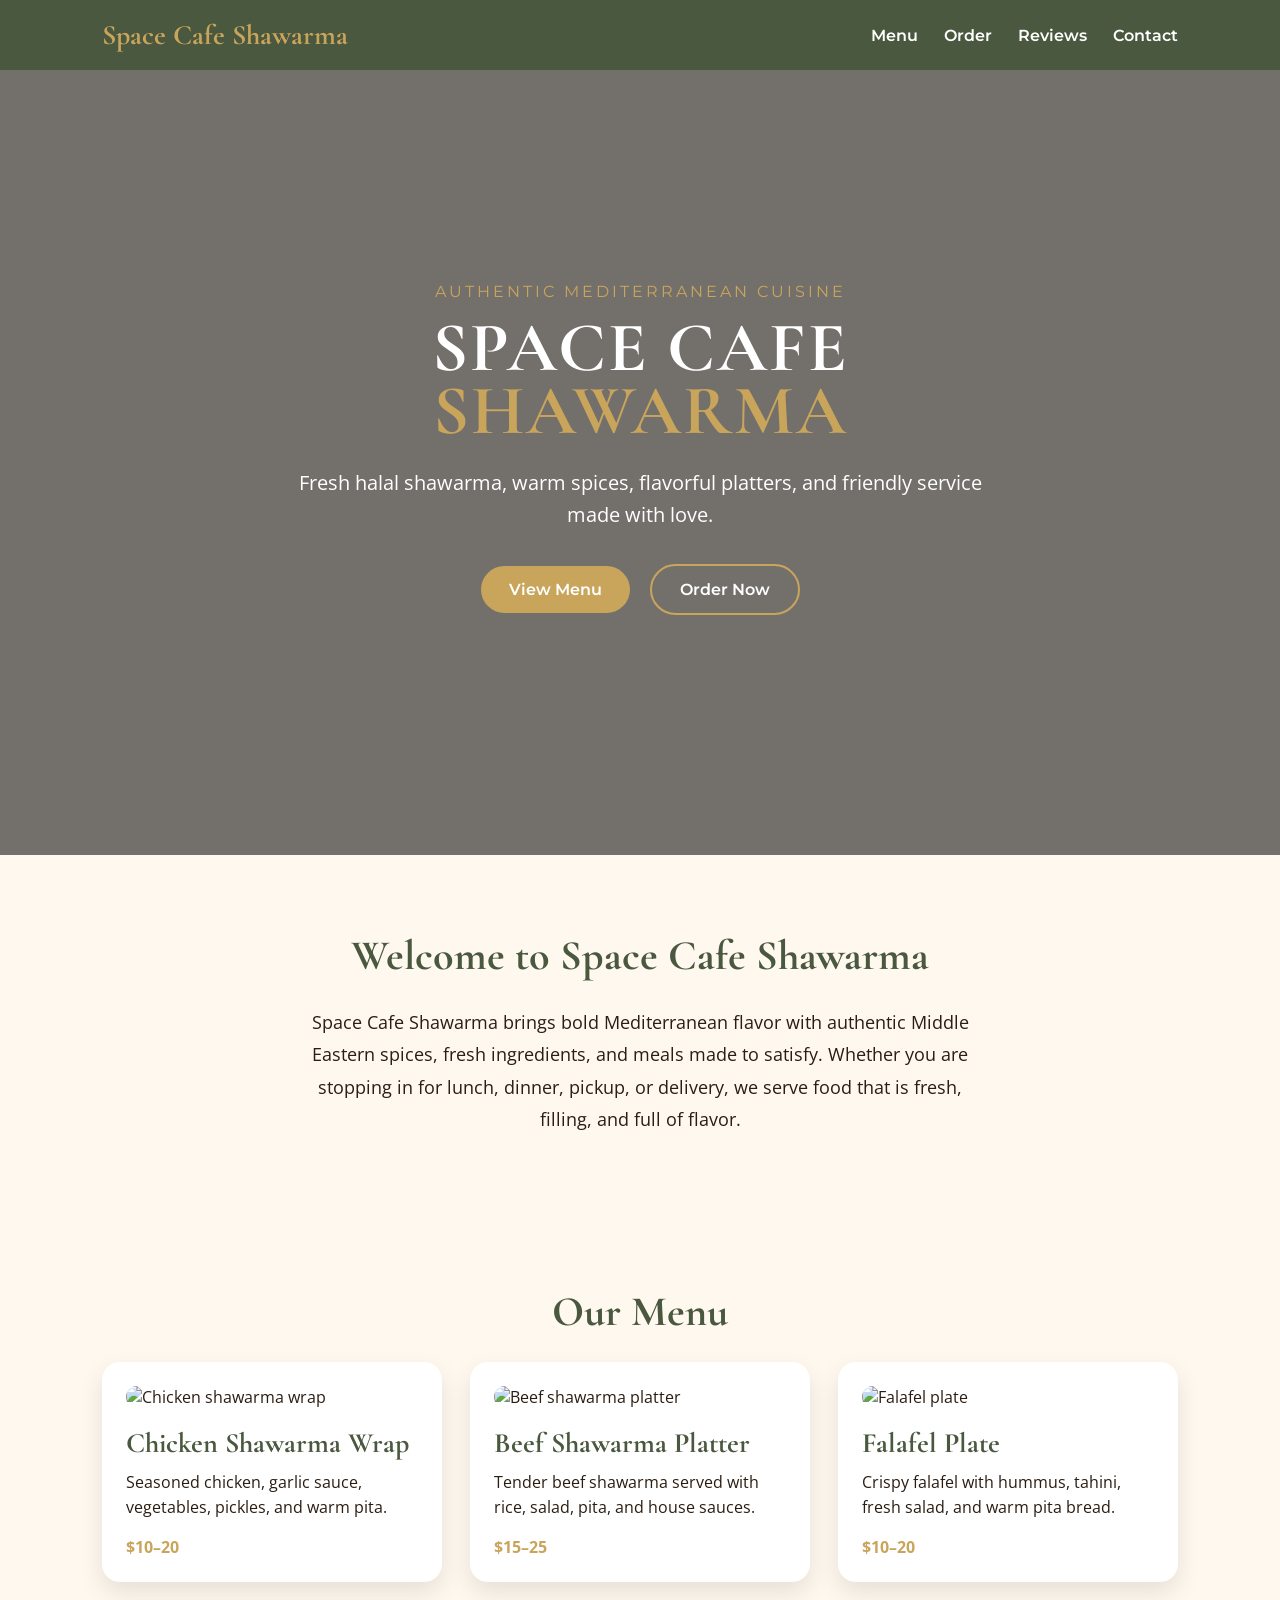
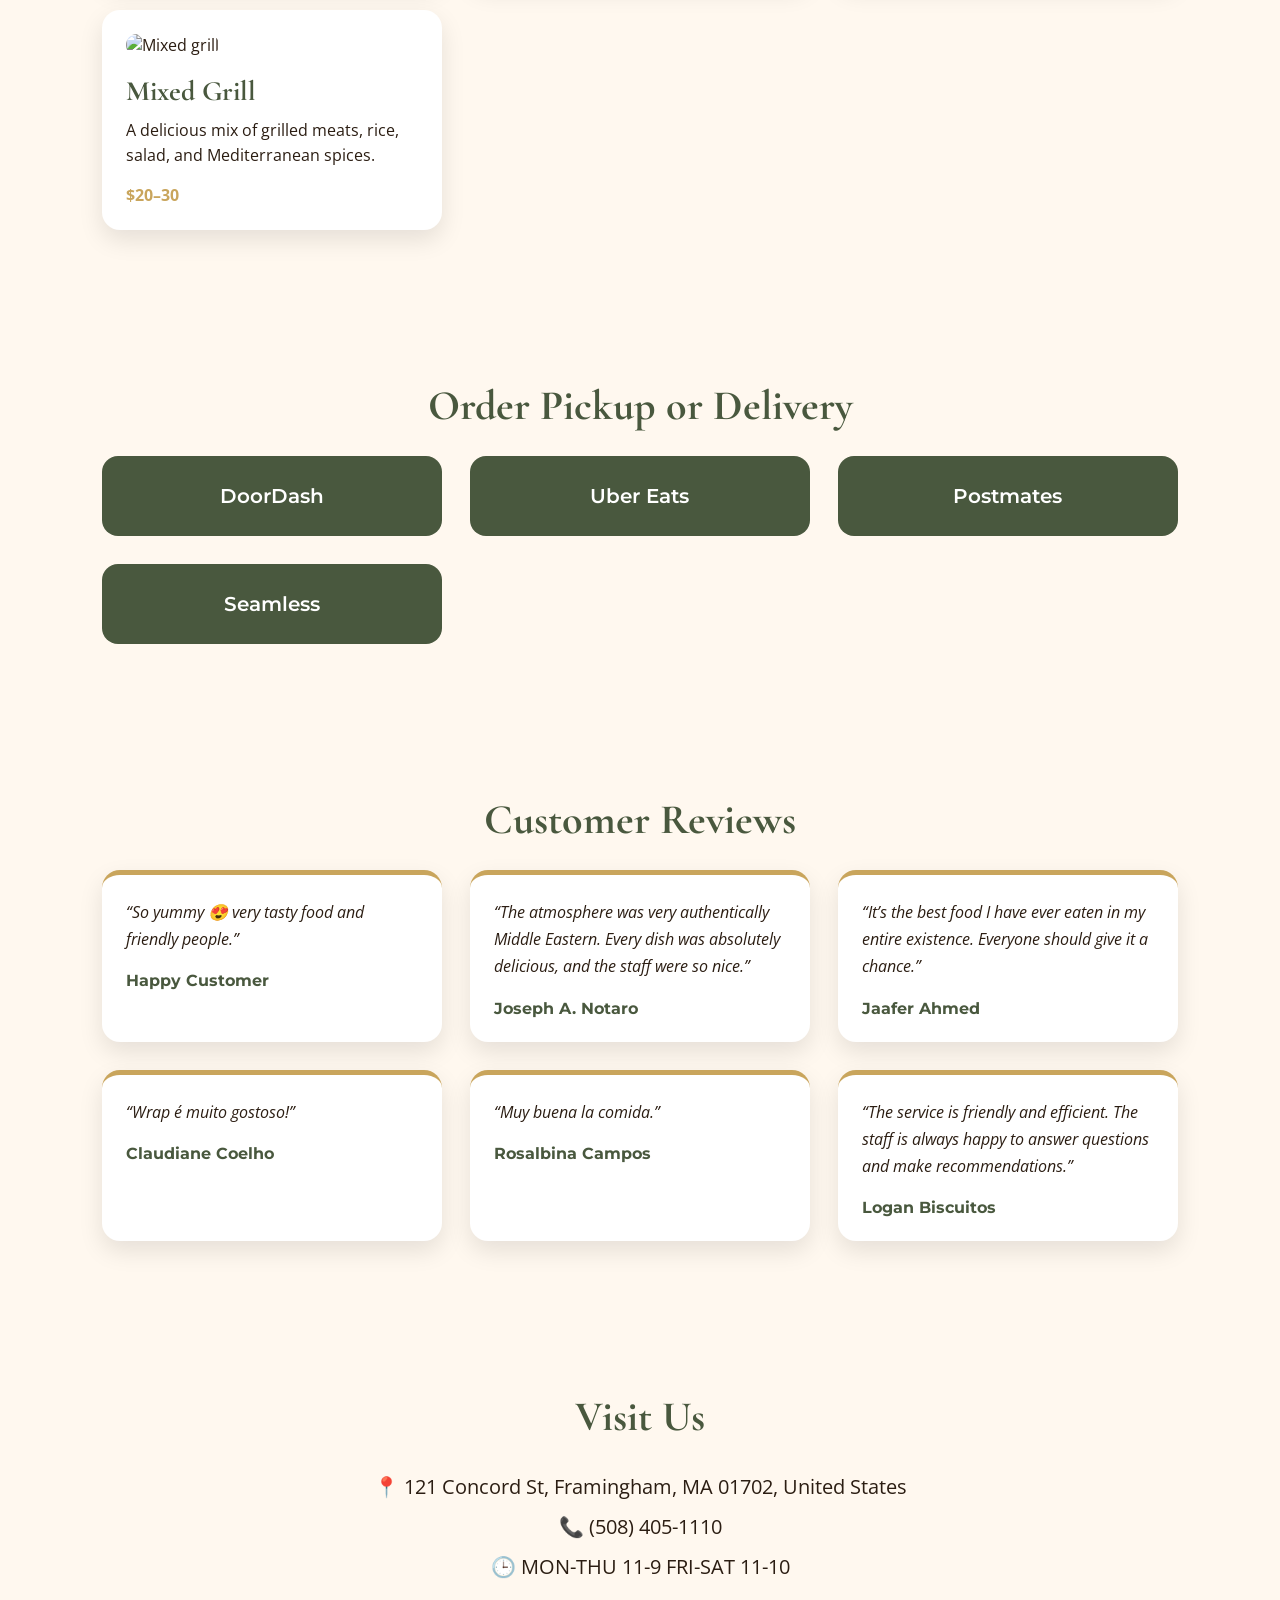
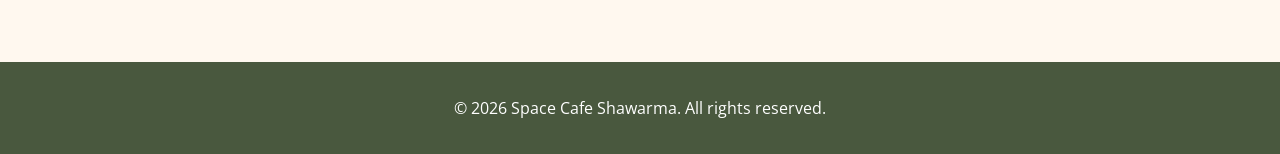
==== index.html @ 2dffed66 "Update index.html" ====
<!DOCTYPE html>
<html lang="en">
<head>
  <meta charset="UTF-8" />
  <meta name="viewport" content="width=device-width, initial-scale=1.0" />
  <title>Space Cafe Shawarma</title>

  <link rel="preconnect" href="https://fonts.googleapis.com">
  <link rel="preconnect" href="https://fonts.gstatic.com" crossorigin>
  <link href="https://fonts.googleapis.com/css2?family=Cormorant+Garamond:wght@500;600;700&family=Montserrat:wght@400;500;600&family=Open+Sans:wght@400;500&display=swap" rel="stylesheet">

  <link rel="stylesheet" href="style.css" />
</head>

<body>

  <nav>
    <h2>Space Cafe Shawarma</h2>
    <div>
      <a href="#menu">Menu</a>
      <a href="#order">Order</a>
      <a href="#reviews">Reviews</a>
      <a href="#contact">Contact</a>
    </div>
  </nav>

  <header class="hero">
    <div class="hero-content">
      <p class="small-title">Authentic Mediterranean Cuisine</p>
      <h1>SPACE CAFE <span>SHAWARMA</span></h1>
      <p class="hero-text">
        Fresh halal shawarma, warm spices, flavorful platters, and friendly service made with love.
      </p>
      <a href="#menu" class="btn">View Menu</a>
      <a href="#order" class="btn second">Order Now</a>
    </div>
  </header>

  <section class="about">
    <h2>Welcome to Space Cafe Shawarma</h2>
    <p>
      Space Cafe Shawarma brings bold Mediterranean flavor with authentic Middle Eastern spices,
      fresh ingredients, and meals made to satisfy. Whether you are stopping in for lunch,
      dinner, pickup, or delivery, we serve food that is fresh, filling, and full of flavor.
    </p>
  </section>

  <section id="menu">
    <h2 class="section-title">Our Menu</h2>

    <div class="menu-grid">
      <div class="card">
        <img src="https://images.unsplash.com/photo-1529006557810-274b9b2fc783?auto=format&fit=crop&w=800&q=80" alt="Chicken shawarma wrap">
        <h3>Chicken Shawarma Wrap</h3>
        <p>Seasoned chicken, garlic sauce, vegetables, pickles, and warm pita.</p>
        <span>$10–20</span>
      </div>

      <div class="card">
        <img src="https://images.unsplash.com/photo-1626776876729-bab4369a5a5a?auto=format&fit=crop&w=800&q=80" alt="Beef shawarma platter">
        <h3>Beef Shawarma Platter</h3>
        <p>Tender beef shawarma served with rice, salad, pita, and house sauces.</p>
        <span>$15–25</span>
      </div>

      <div class="card">
        <img src="https://images.unsplash.com/photo-1593001872095-7d5b3868fb1d?auto=format&fit=crop&w=800&q=80" alt="Falafel plate">
        <h3>Falafel Plate</h3>
        <p>Crispy falafel with hummus, tahini, fresh salad, and warm pita bread.</p>
        <span>$10–20</span>
      </div>

      <div class="card">
        <img src="https://images.unsplash.com/photo-1542528180-a1208c5169a5?auto=format&fit=crop&w=800&q=80" alt="Mixed grill">
        <h3>Mixed Grill</h3>
        <p>A delicious mix of grilled meats, rice, salad, and Mediterranean spices.</p>
        <span>$20–30</span>
      </div>
    </div>
  </section>

  <section id="order">
    <h2 class="section-title">Order Pickup or Delivery</h2>

    <div class="order-grid">
      <a href="#" class="order-card">DoorDash</a>
      <a href="#" class="order-card">Uber Eats</a>
      <a href="#" class="order-card">Postmates</a>
      <a href="#" class="order-card">Seamless</a>
    </div>
  </section>

  <section id="reviews">
    <h2 class="section-title">Customer Reviews</h2>

    <div class="review-grid">
      <div class="review-card">
        <p>“So yummy 😍 very tasty food and friendly people.”</p>
        <h4>Happy Customer</h4>
      </div>

      <div class="review-card">
        <p>“The atmosphere was very authentically Middle Eastern. Every dish was absolutely delicious, and the staff were so nice.”</p>
        <h4>Joseph A. Notaro</h4>
      </div>

      <div class="review-card">
        <p>“It’s the best food I have ever eaten in my entire existence. Everyone should give it a chance.”</p>
        <h4>Jaafer Ahmed</h4>
      </div>

      <div class="review-card">
        <p>“Wrap é muito gostoso!”</p>
        <h4>Claudiane Coelho</h4>
      </div>

      <div class="review-card">
        <p>“Muy buena la comida.”</p>
        <h4>Rosalbina Campos</h4>
      </div>

      <div class="review-card">
        <p>“The service is friendly and efficient. The staff is always happy to answer questions and make recommendations.”</p>
        <h4>Logan Biscuitos</h4>
      </div>
    </div>
  </section>

  <section id="contact">
    <h2 class="section-title">Visit Us</h2>
    <p class="contact-text">
      📍 121 Concord St, Framingham, MA 01702, United States <br>
      📞 (508) 405-1110 <br>
      🕒 MON-THU 11-9 FRI-SAT 11-10
    </p>
  </section>

  <footer>
    <p>© 2026 Space Cafe Shawarma. All rights reserved.</p>
  </footer>

</body>
</html>
---- style.css ----
:root {
  --olive: #49583e;
  --gold: #c9a55c;
  --cream: #fff8ef;
  --dark: #2b1d12;
  --white: #ffffff;
}

* {
  margin: 0;
  padding: 0;
  box-sizing: border-box;
}

body {
  background: var(--cream);
  color: var(--dark);
  font-family: 'Open Sans', sans-serif;
}

nav {
  position: fixed;
  top: 0;
  width: 100%;
  background: var(--olive);
  padding: 18px 8%;
  display: flex;
  justify-content: space-between;
  align-items: center;
  z-index: 100;
}

nav h2 {
  color: var(--gold);
  font-family: 'Cormorant Garamond', serif;
  font-size: 28px;
}

nav a {
  color: white;
  text-decoration: none;
  margin-left: 22px;
  font-family: 'Montserrat', sans-serif;
  font-weight: 600;
}

.hero {
  min-height: 95vh;
  background: linear-gradient(rgba(0,0,0,.55), rgba(0,0,0,.55)),
  url("https://images.unsplash.com/photo-1633321702518-7feccafb94d5?auto=format&fit=crop&w=1600&q=80");
  background-size: cover;
  background-position: center;
  display: flex;
  align-items: center;
  justify-content: center;
  text-align: center;
  padding: 90px 20px 40px;
  color: white;
}

.small-title {
  color: var(--gold);
  font-family: 'Montserrat', sans-serif;
  text-transform: uppercase;
  letter-spacing: 3px;
  margin-bottom: 15px;
}

.hero h1 {
  font-family: 'Cormorant Garamond', serif;
  font-size: 70px;
  line-height: .9;
  letter-spacing: 2px;
}

.hero h1 span {
  display: block;
  color: var(--gold);
}

.hero-text {
  font-size: 20px;
  max-width: 700px;
  margin: 25px auto;
  line-height: 1.6;
}

.btn {
  display: inline-block;
  background: var(--gold);
  color: white;
  padding: 14px 28px;
  border-radius: 40px;
  text-decoration: none;
  font-family: 'Montserrat', sans-serif;
  font-weight: 600;
  margin: 8px;
}

.btn.second {
  background: transparent;
  border: 2px solid var(--gold);
}

section {
  padding: 75px 8%;
}

.about {
  text-align: center;
  max-width: 900px;
  margin: auto;
}

.about h2,
.section-title {
  font-family: 'Cormorant Garamond', serif;
  color: var(--olive);
  font-size: 42px;
  text-align: center;
  margin-bottom: 25px;
}

.about p {
  font-size: 18px;
  line-height: 1.8;
}

.menu-grid,
.review-grid,
.order-grid {
  display: grid;
  grid-template-columns: repeat(auto-fit, minmax(250px, 1fr));
  gap: 28px;
}

.card,
.review-card {
  background: white;
  border-radius: 18px;
  padding: 24px;
  box-shadow: 0 10px 25px rgba(0,0,0,.1);
  transition: .3s;
}

.card:hover,
.review-card:hover {
  transform: translateY(-8px);
}

.card img {
  width: 100%;
  height: 190px;
  object-fit: cover;
  border-radius: 14px;
  margin-bottom: 18px;
}

.card h3 {
  font-family: 'Cormorant Garamond', serif;
  font-size: 28px;
  color: var(--olive);
  margin-bottom: 10px;
}

.card p {
  line-height: 1.6;
}

.card span {
  display: block;
  color: var(--gold);
  font-weight: bold;
  margin-top: 15px;
}

.order-card {
  background: var(--olive);
  color: white;
  text-decoration: none;
  text-align: center;
  padding: 28px;
  border-radius: 16px;
  font-family: 'Montserrat', sans-serif;
  font-size: 20px;
  font-weight: 600;
  transition: .3s;
}

.order-card:hover {
  background: var(--gold);
  transform: translateY(-6px);
}

.review-card {
  border-top: 5px solid var(--gold);
}

.review-card p {
  font-style: italic;
  line-height: 1.7;
}

.review-card h4 {
  margin-top: 18px;
  color: var(--olive);
  font-family: 'Montserrat', sans-serif;
}

.contact-text {
  text-align: center;
  font-size: 20px;
  line-height: 2;
}

footer {
  background: var(--olive);
  color: white;
  text-align: center;
  padding: 35px;
}

@media (max-width: 750px) {
  nav {
    flex-direction: column;
    gap: 10px;
  }

  nav a {
    margin: 8px;
  }

  .hero h1 {
    font-size: 48px;
  }

  .hero-text {
    font-size: 17px;
  }
}
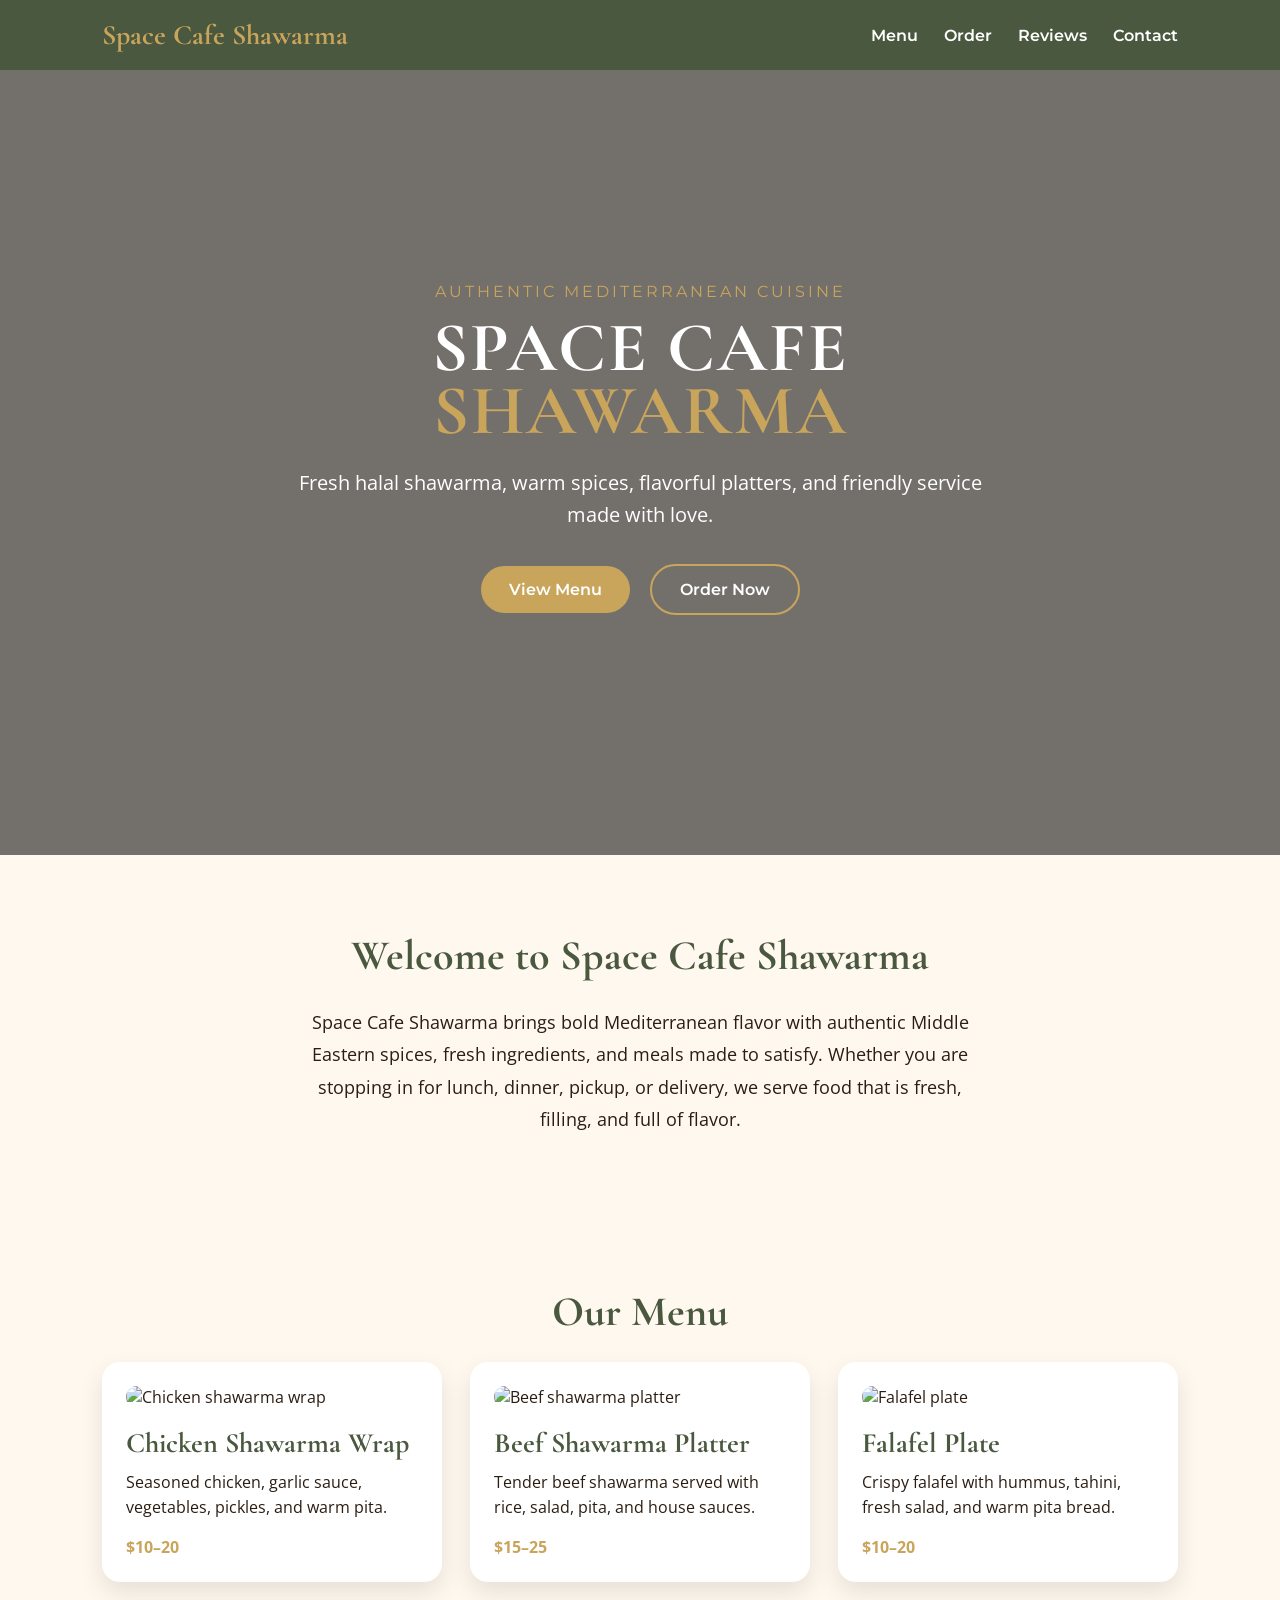
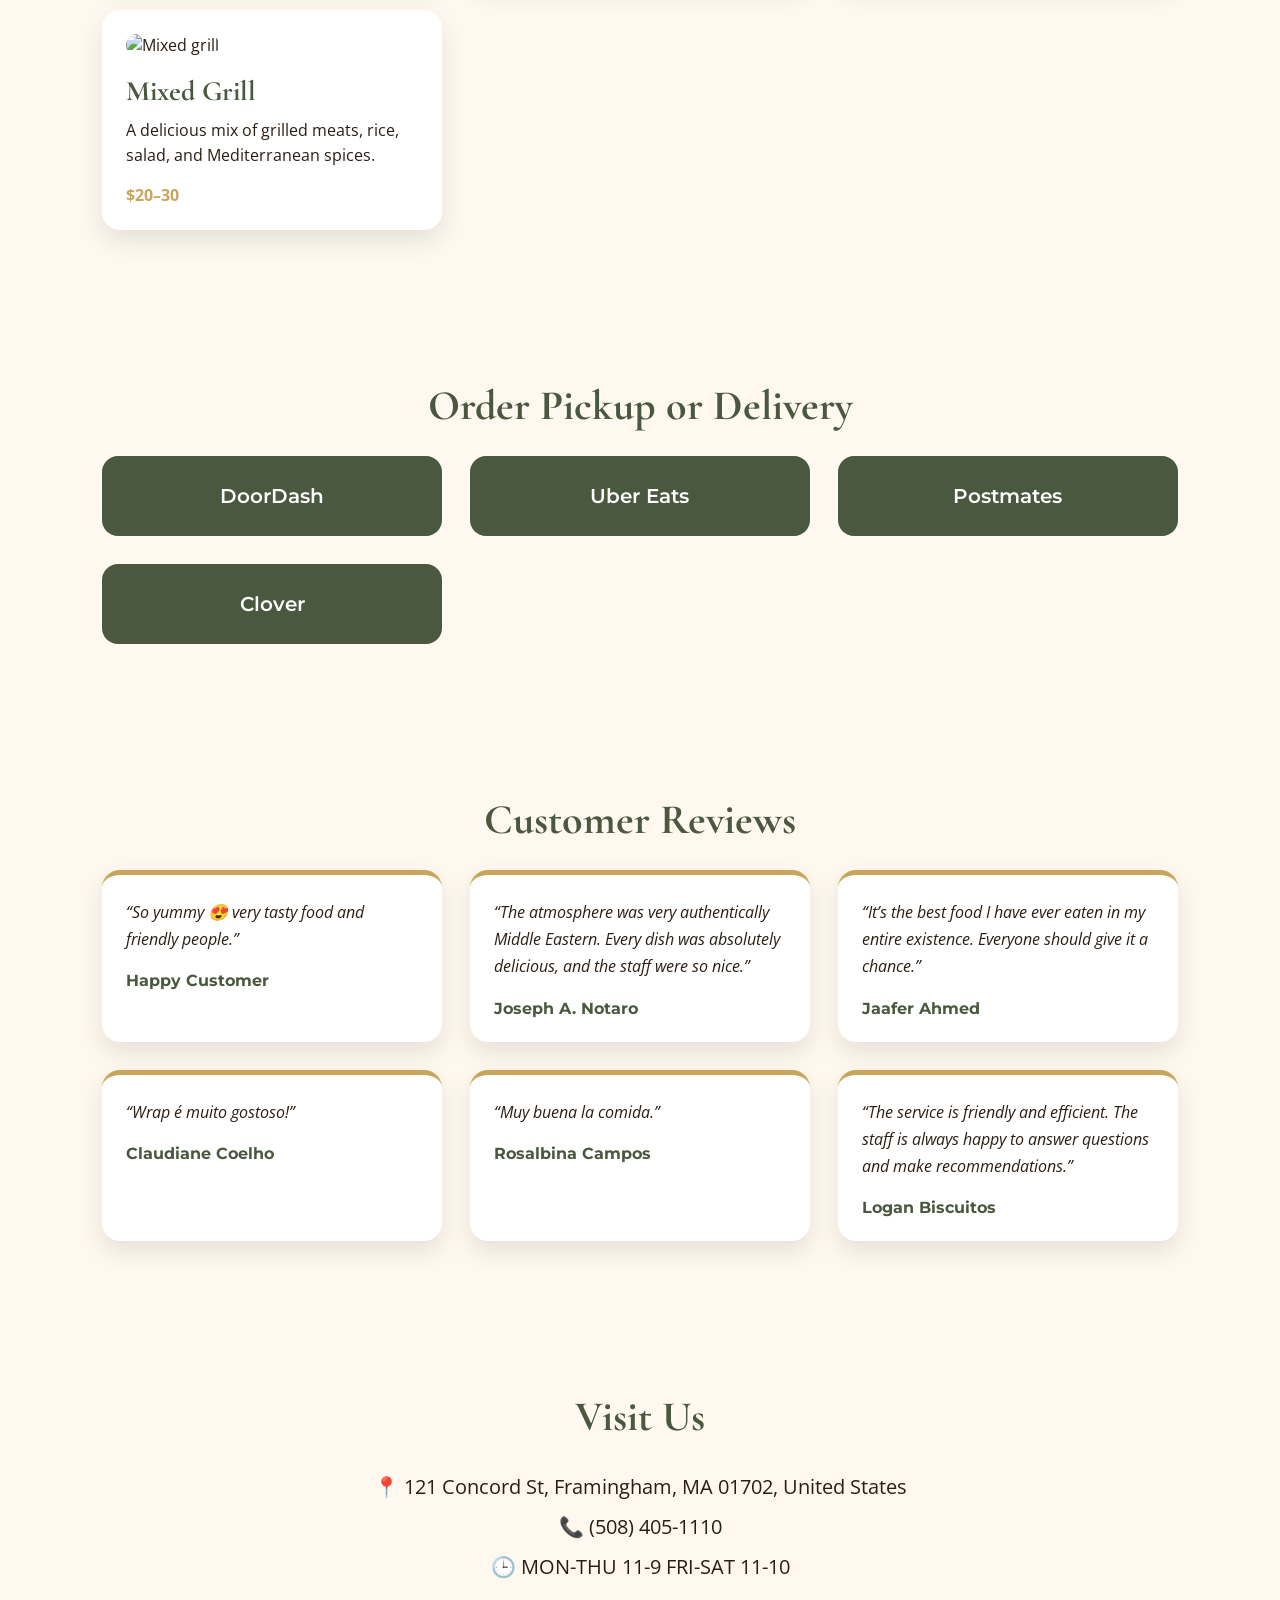
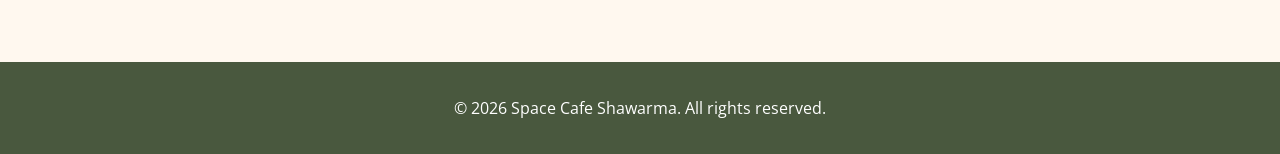
==== commit ee12e1fa: "Update index.html" ====
--- a/index.html
+++ b/index.html
@@ -83,10 +83,10 @@
     <h2 class="section-title">Order Pickup or Delivery</h2>
 
     <div class="order-grid">
-      <a href="#" class="order-card">DoorDash</a>
-      <a href="#" class="order-card">Uber Eats</a>
-      <a href="#" class="order-card">Postmates</a>
-      <a href="#" class="order-card">Seamless</a>
+      <a href="https://www.doordash.com/store/space-cafe-framingham-26170333/92385557/?srsltid=AfmBOoo9KvFWFMEFivTtWBHLoND74xsEONamEvrdO8UcK1TepZu-fNOz" class="order-card">DoorDash</a>
+      <a href="https://www.ubereats.com/store/space-cafes/aUjqBz27S7KaVZUH_0YF2g?utm_campaign=CM2508147-search-free-nonbrand-google-pas_e_all_acq_Global&utm_medium=search-free-nonbrand&utm_source=google-pas" class="order-card">Uber Eats</a>
+      <a href="https://postmates.com/store/space-cafes/aUjqBz27S7KaVZUH_0YF2g?utm_campaign=CM2508147-search-free-nonbrand-google-pas_e_all_acq_Global&utm_medium=search-free-nonbrand&utm_source=google-pas" class="order-card">Postmates</a>
+      <a href="https://space-cafe-framingham.cloveronline.com/menu/all" class="order-card">Clover</a>
     </div>
   </section>
 
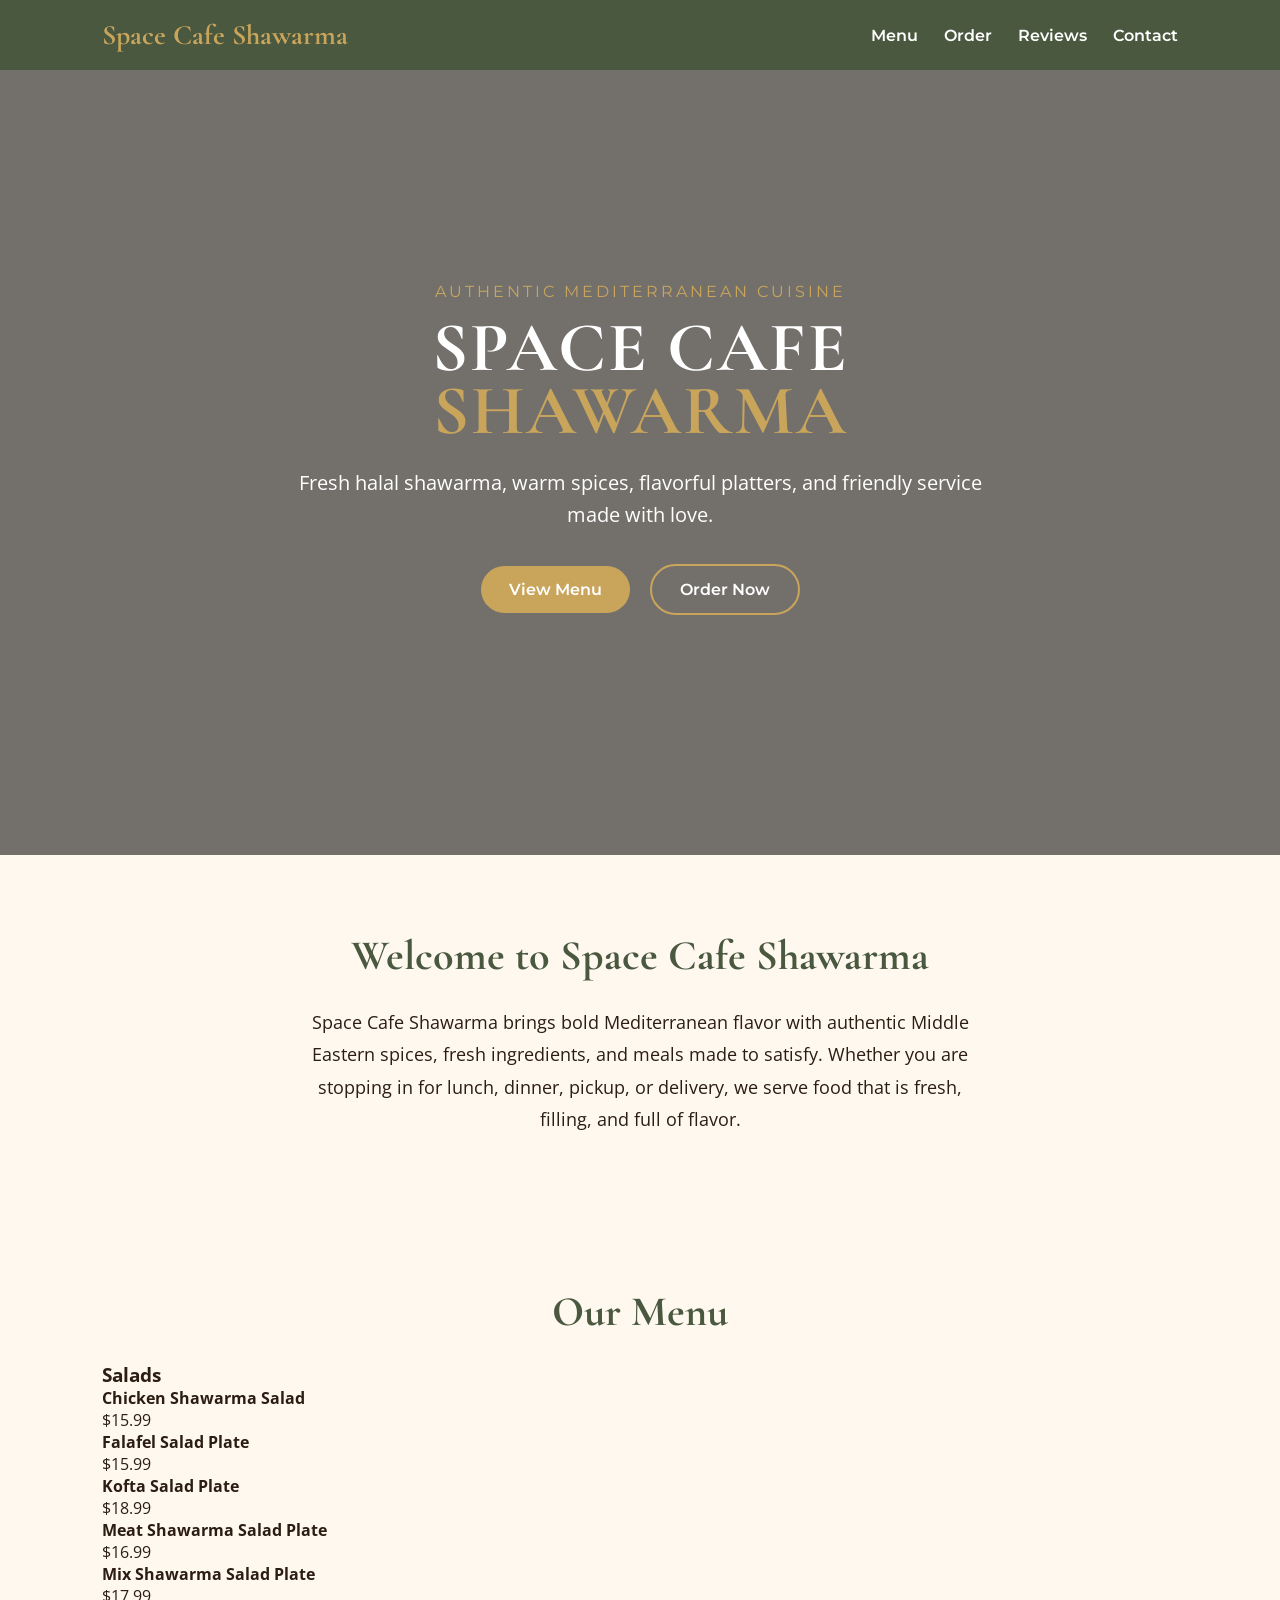
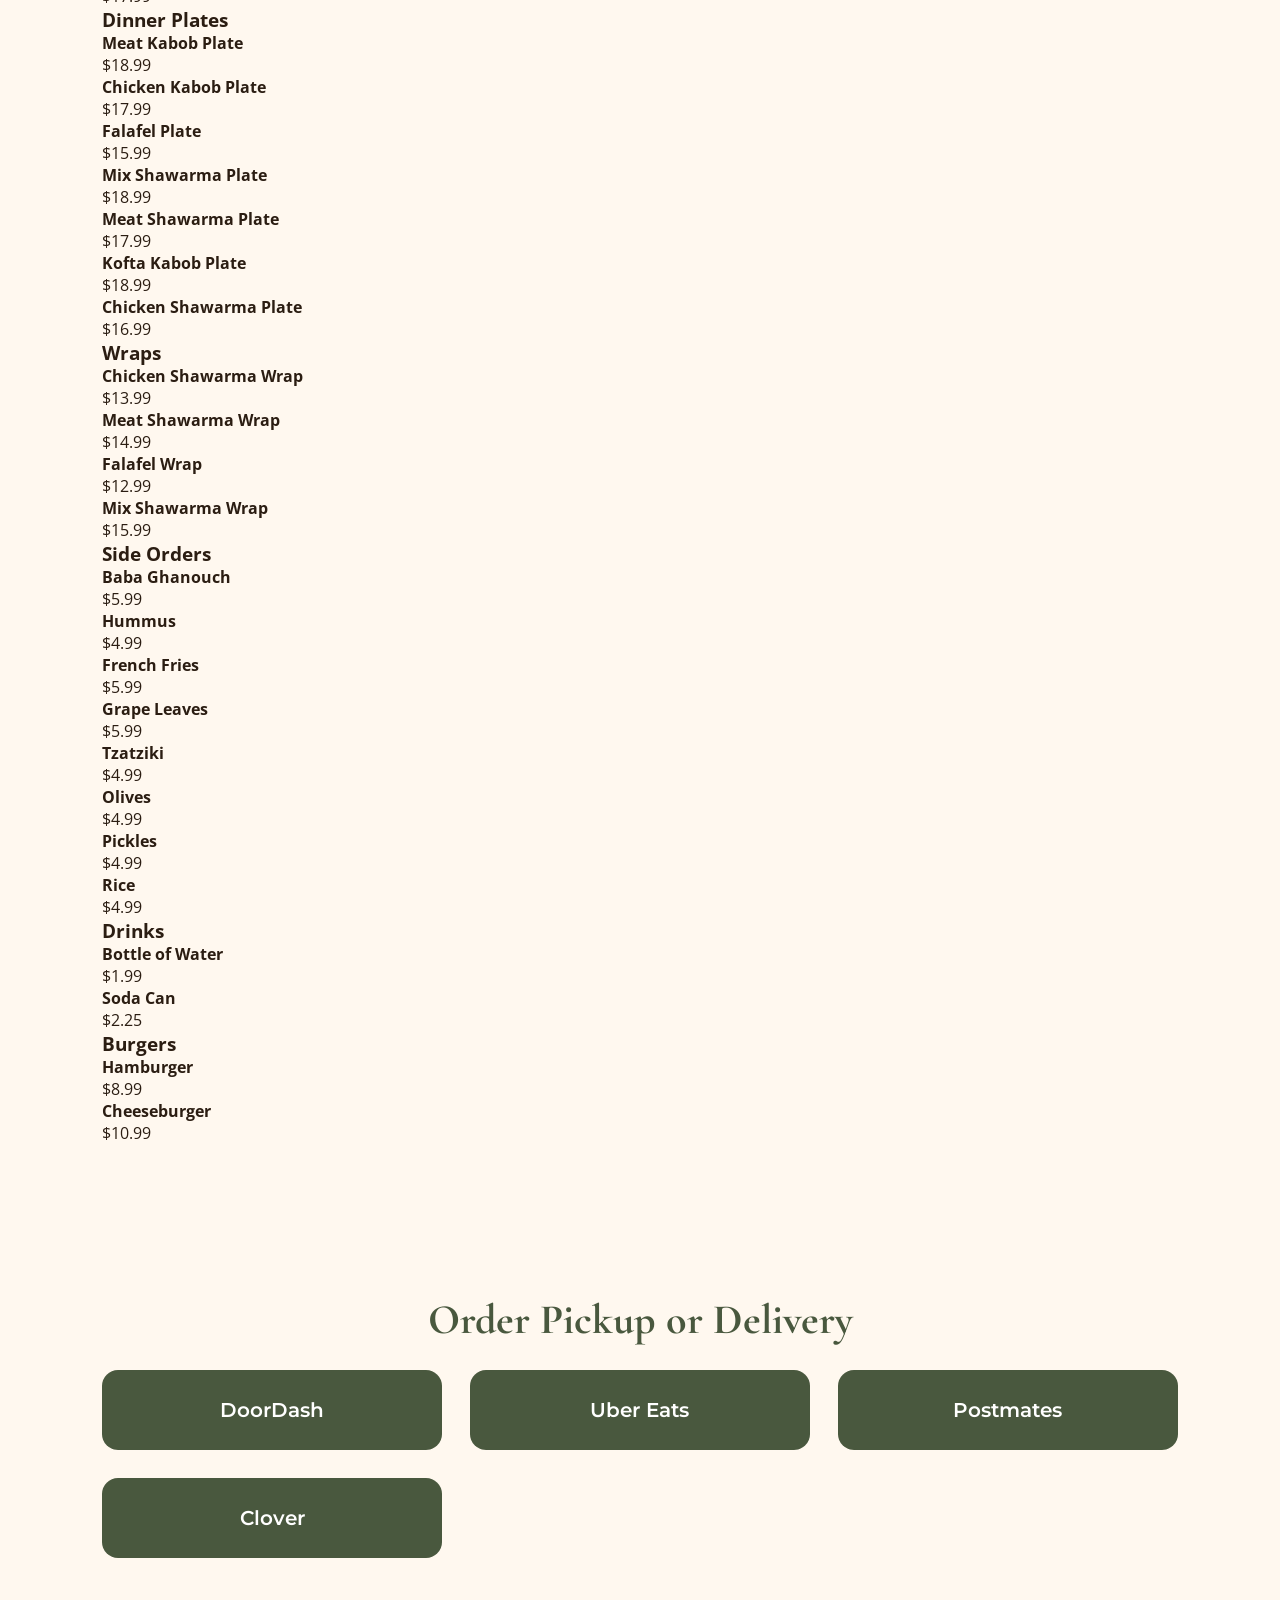
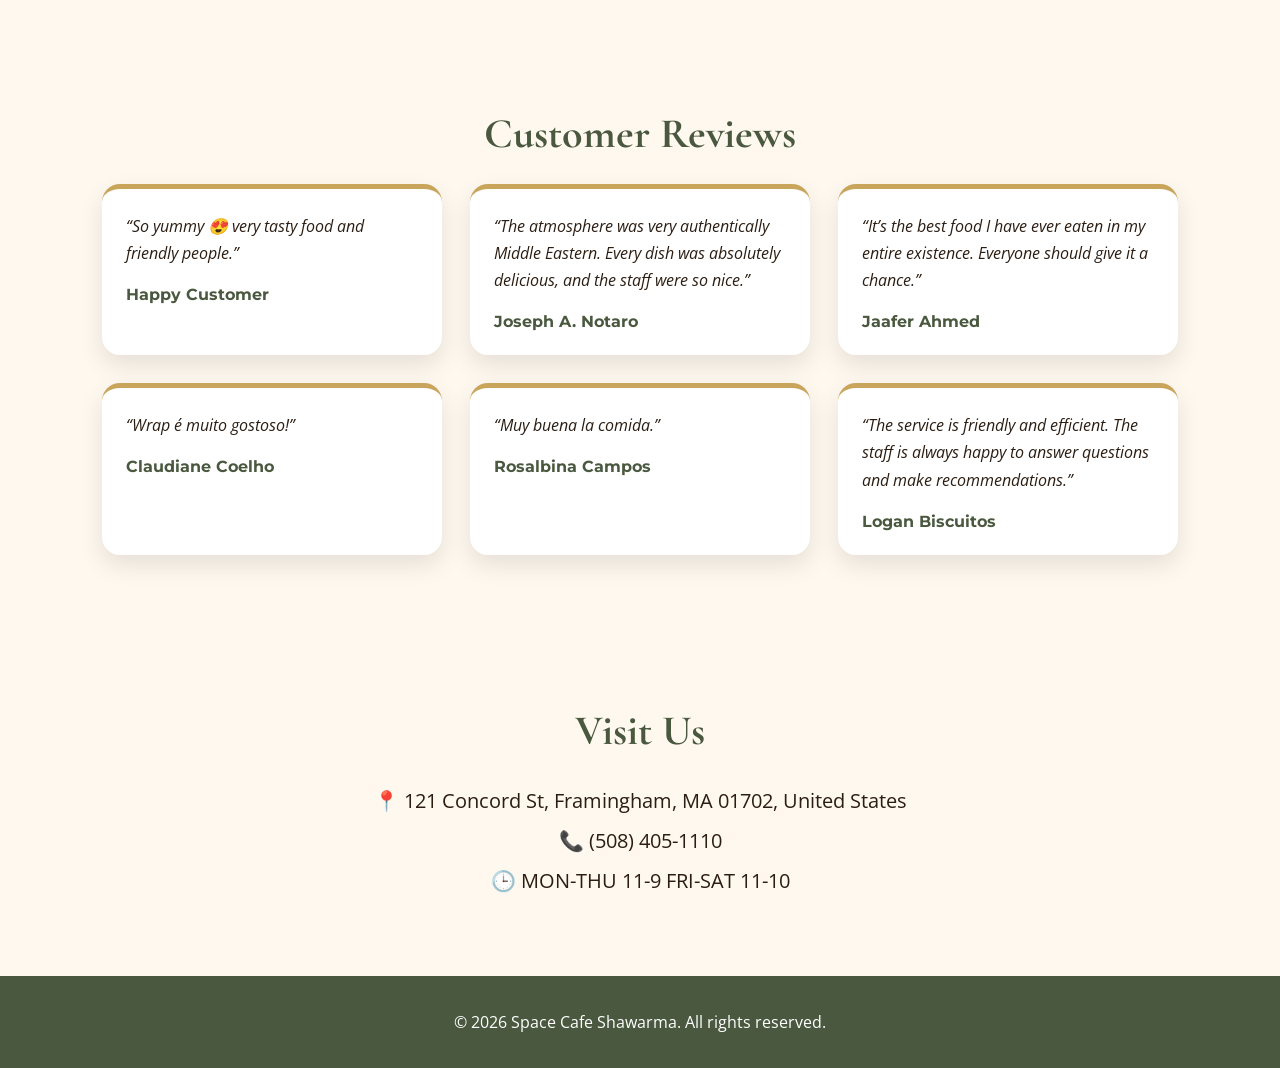
==== commit e8a52cf5: "Update index.html" ====
--- a/index.html
+++ b/index.html
@@ -45,39 +45,73 @@
     </p>
   </section>
 
-  <section id="menu">
-    <h2 class="section-title">Our Menu</h2>
+<section id="menu">
+  <h2 class="section-title">Our Menu</h2>
 
-    <div class="menu-grid">
-      <div class="card">
-        <img src="https://images.unsplash.com/photo-1529006557810-274b9b2fc783?auto=format&fit=crop&w=800&q=80" alt="Chicken shawarma wrap">
-        <h3>Chicken Shawarma Wrap</h3>
-        <p>Seasoned chicken, garlic sauce, vegetables, pickles, and warm pita.</p>
-        <span>$10–20</span>
-      </div>
+  <div class="menu-section">
+    <h3>Salads</h3>
+    <div class="menu-list">
+      <div class="menu-item"><h4>Chicken Shawarma Salad</h4><p>$15.99</p></div>
+      <div class="menu-item"><h4>Falafel Salad Plate</h4><p>$15.99</p></div>
+      <div class="menu-item"><h4>Kofta Salad Plate</h4><p>$18.99</p></div>
+      <div class="menu-item"><h4>Meat Shawarma Salad Plate</h4><p>$16.99</p></div>
+      <div class="menu-item"><h4>Mix Shawarma Salad Plate</h4><p>$17.99</p></div>
+    </div>
+  </div>
 
-      <div class="card">
-        <img src="https://images.unsplash.com/photo-1626776876729-bab4369a5a5a?auto=format&fit=crop&w=800&q=80" alt="Beef shawarma platter">
-        <h3>Beef Shawarma Platter</h3>
-        <p>Tender beef shawarma served with rice, salad, pita, and house sauces.</p>
-        <span>$15–25</span>
-      </div>
+  <div class="menu-section">
+    <h3>Dinner Plates</h3>
+    <div class="menu-list">
+      <div class="menu-item"><h4>Meat Kabob Plate</h4><p>$18.99</p></div>
+      <div class="menu-item"><h4>Chicken Kabob Plate</h4><p>$17.99</p></div>
+      <div class="menu-item"><h4>Falafel Plate</h4><p>$15.99</p></div>
+      <div class="menu-item"><h4>Mix Shawarma Plate</h4><p>$18.99</p></div>
+      <div class="menu-item"><h4>Meat Shawarma Plate</h4><p>$17.99</p></div>
+      <div class="menu-item"><h4>Kofta Kabob Plate</h4><p>$18.99</p></div>
+      <div class="menu-item"><h4>Chicken Shawarma Plate</h4><p>$16.99</p></div>
+    </div>
+  </div>
 
-      <div class="card">
-        <img src="https://images.unsplash.com/photo-1593001872095-7d5b3868fb1d?auto=format&fit=crop&w=800&q=80" alt="Falafel plate">
-        <h3>Falafel Plate</h3>
-        <p>Crispy falafel with hummus, tahini, fresh salad, and warm pita bread.</p>
-        <span>$10–20</span>
-      </div>
+  <div class="menu-section">
+    <h3>Wraps</h3>
+    <div class="menu-list">
+      <div class="menu-item"><h4>Chicken Shawarma Wrap</h4><p>$13.99</p></div>
+      <div class="menu-item"><h4>Meat Shawarma Wrap</h4><p>$14.99</p></div>
+      <div class="menu-item"><h4>Falafel Wrap</h4><p>$12.99</p></div>
+      <div class="menu-item"><h4>Mix Shawarma Wrap</h4><p>$15.99</p></div>
+    </div>
+  </div>
 
-      <div class="card">
-        <img src="https://images.unsplash.com/photo-1542528180-a1208c5169a5?auto=format&fit=crop&w=800&q=80" alt="Mixed grill">
-        <h3>Mixed Grill</h3>
-        <p>A delicious mix of grilled meats, rice, salad, and Mediterranean spices.</p>
-        <span>$20–30</span>
-      </div>
+  <div class="menu-section">
+    <h3>Side Orders</h3>
+    <div class="menu-list">
+      <div class="menu-item"><h4>Baba Ghanouch</h4><p>$5.99</p></div>
+      <div class="menu-item"><h4>Hummus</h4><p>$4.99</p></div>
+      <div class="menu-item"><h4>French Fries</h4><p>$5.99</p></div>
+      <div class="menu-item"><h4>Grape Leaves</h4><p>$5.99</p></div>
+      <div class="menu-item"><h4>Tzatziki</h4><p>$4.99</p></div>
+      <div class="menu-item"><h4>Olives</h4><p>$4.99</p></div>
+      <div class="menu-item"><h4>Pickles</h4><p>$4.99</p></div>
+      <div class="menu-item"><h4>Rice</h4><p>$4.99</p></div>
     </div>
-  </section>
+  </div>
+
+  <div class="menu-section">
+    <h3>Drinks</h3>
+    <div class="menu-list">
+      <div class="menu-item"><h4>Bottle of Water</h4><p>$1.99</p></div>
+      <div class="menu-item"><h4>Soda Can</h4><p>$2.25</p></div>
+    </div>
+  </div>
+
+  <div class="menu-section">
+    <h3>Burgers</h3>
+    <div class="menu-list">
+      <div class="menu-item"><h4>Hamburger</h4><p>$8.99</p></div>
+      <div class="menu-item"><h4>Cheeseburger</h4><p>$10.99</p></div>
+    </div>
+  </div>
+</section>
 
   <section id="order">
     <h2 class="section-title">Order Pickup or Delivery</h2>
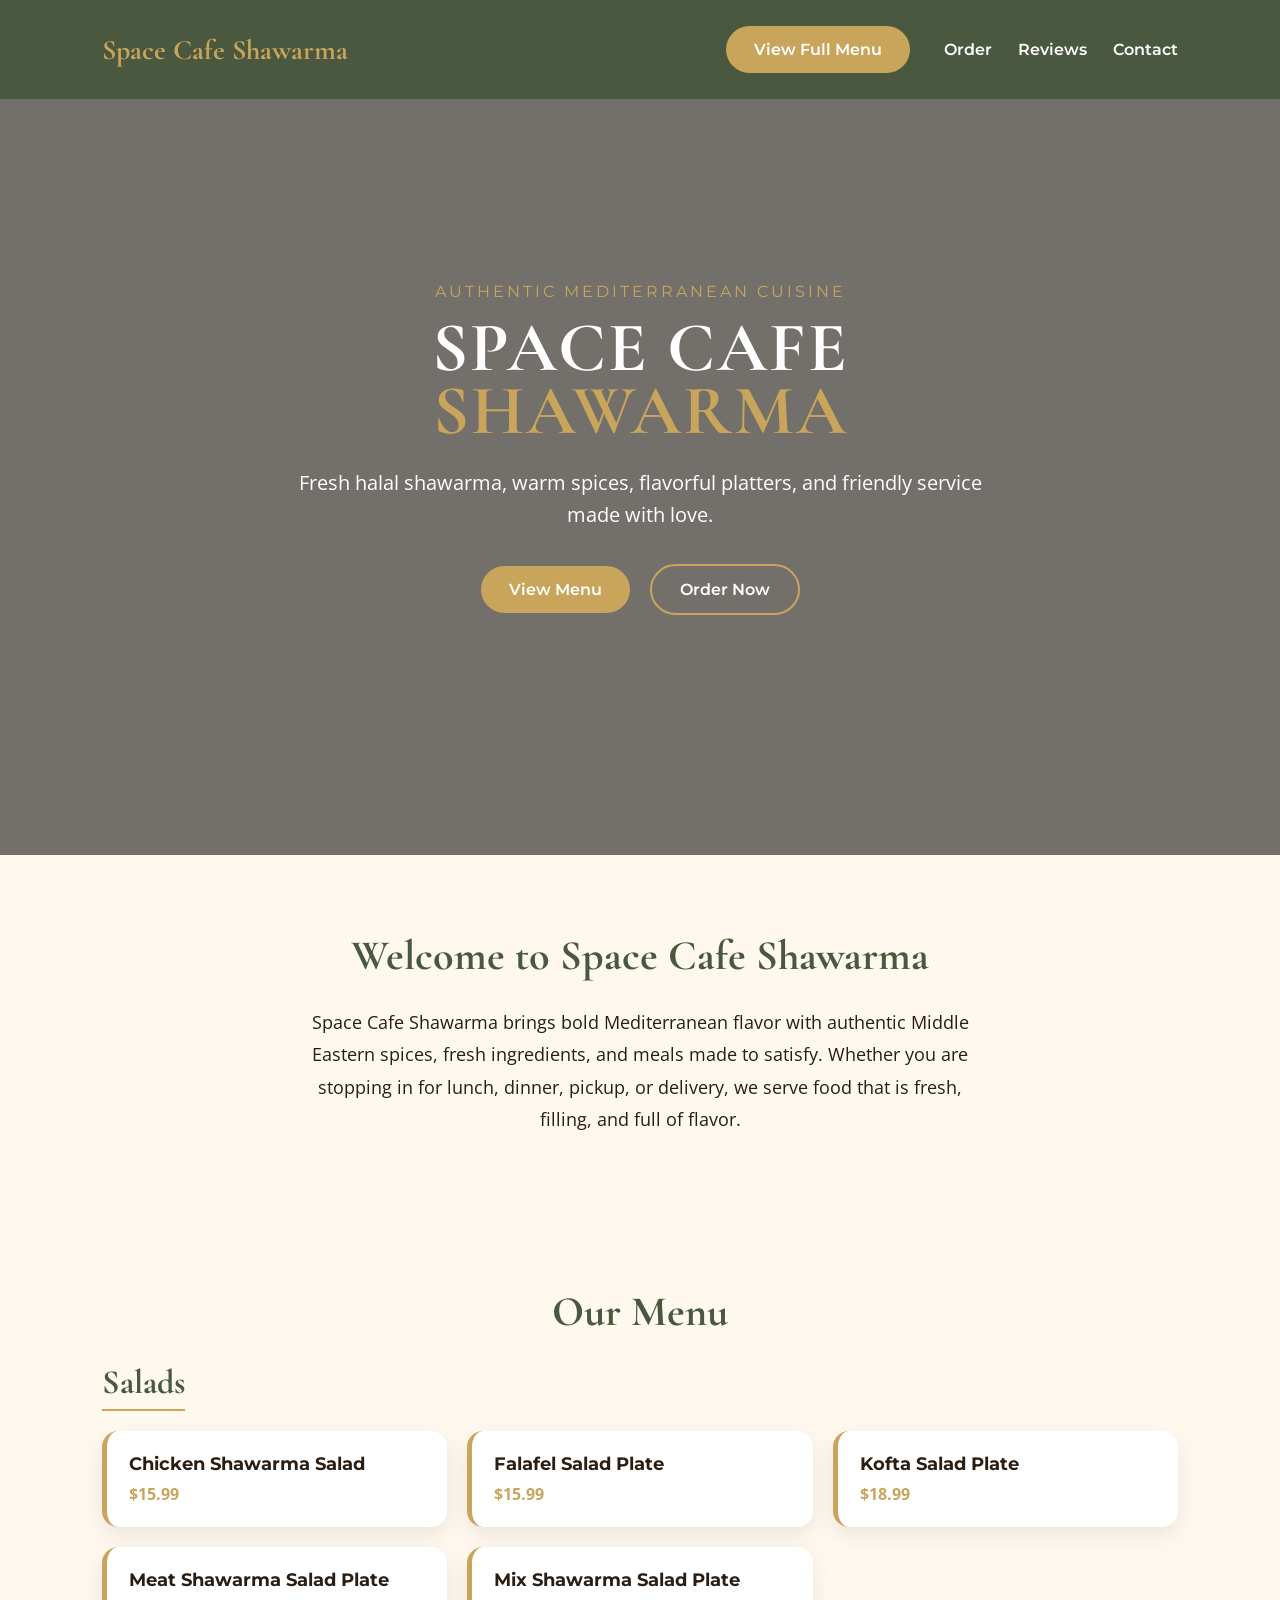
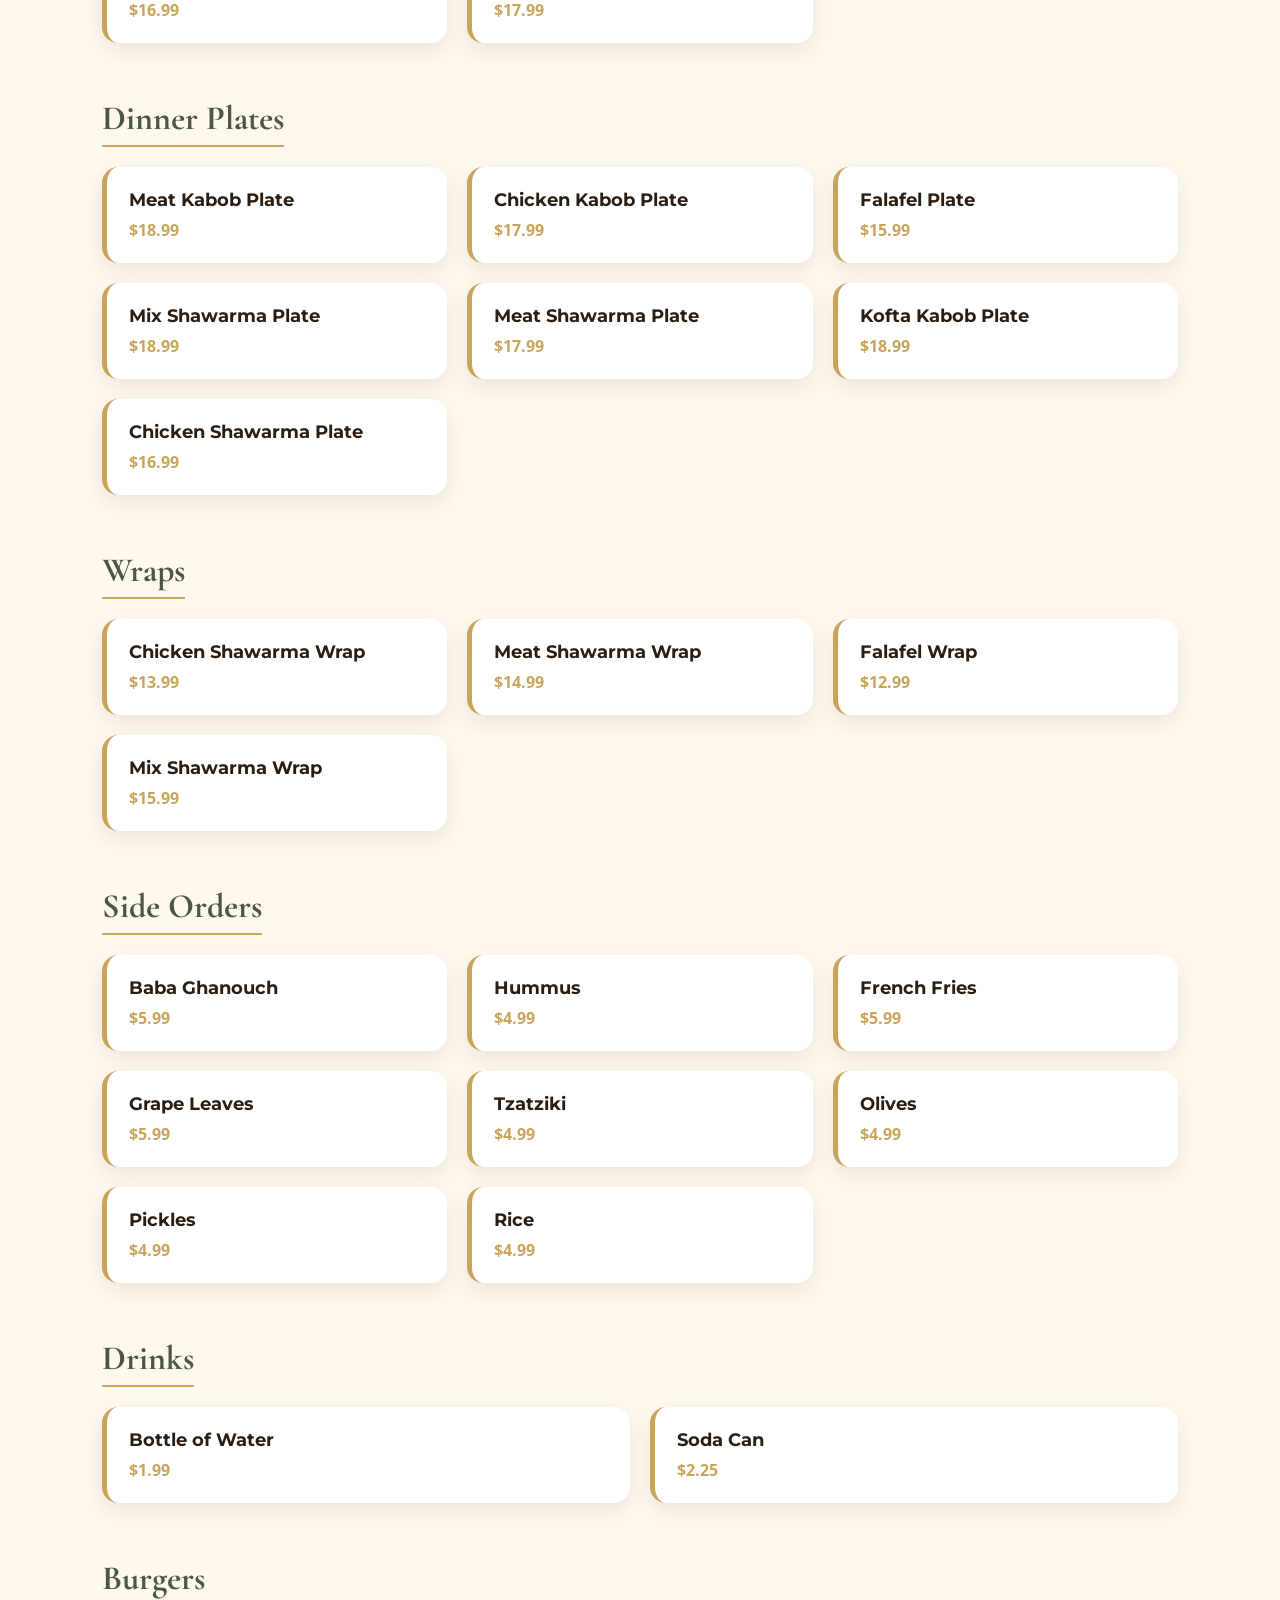
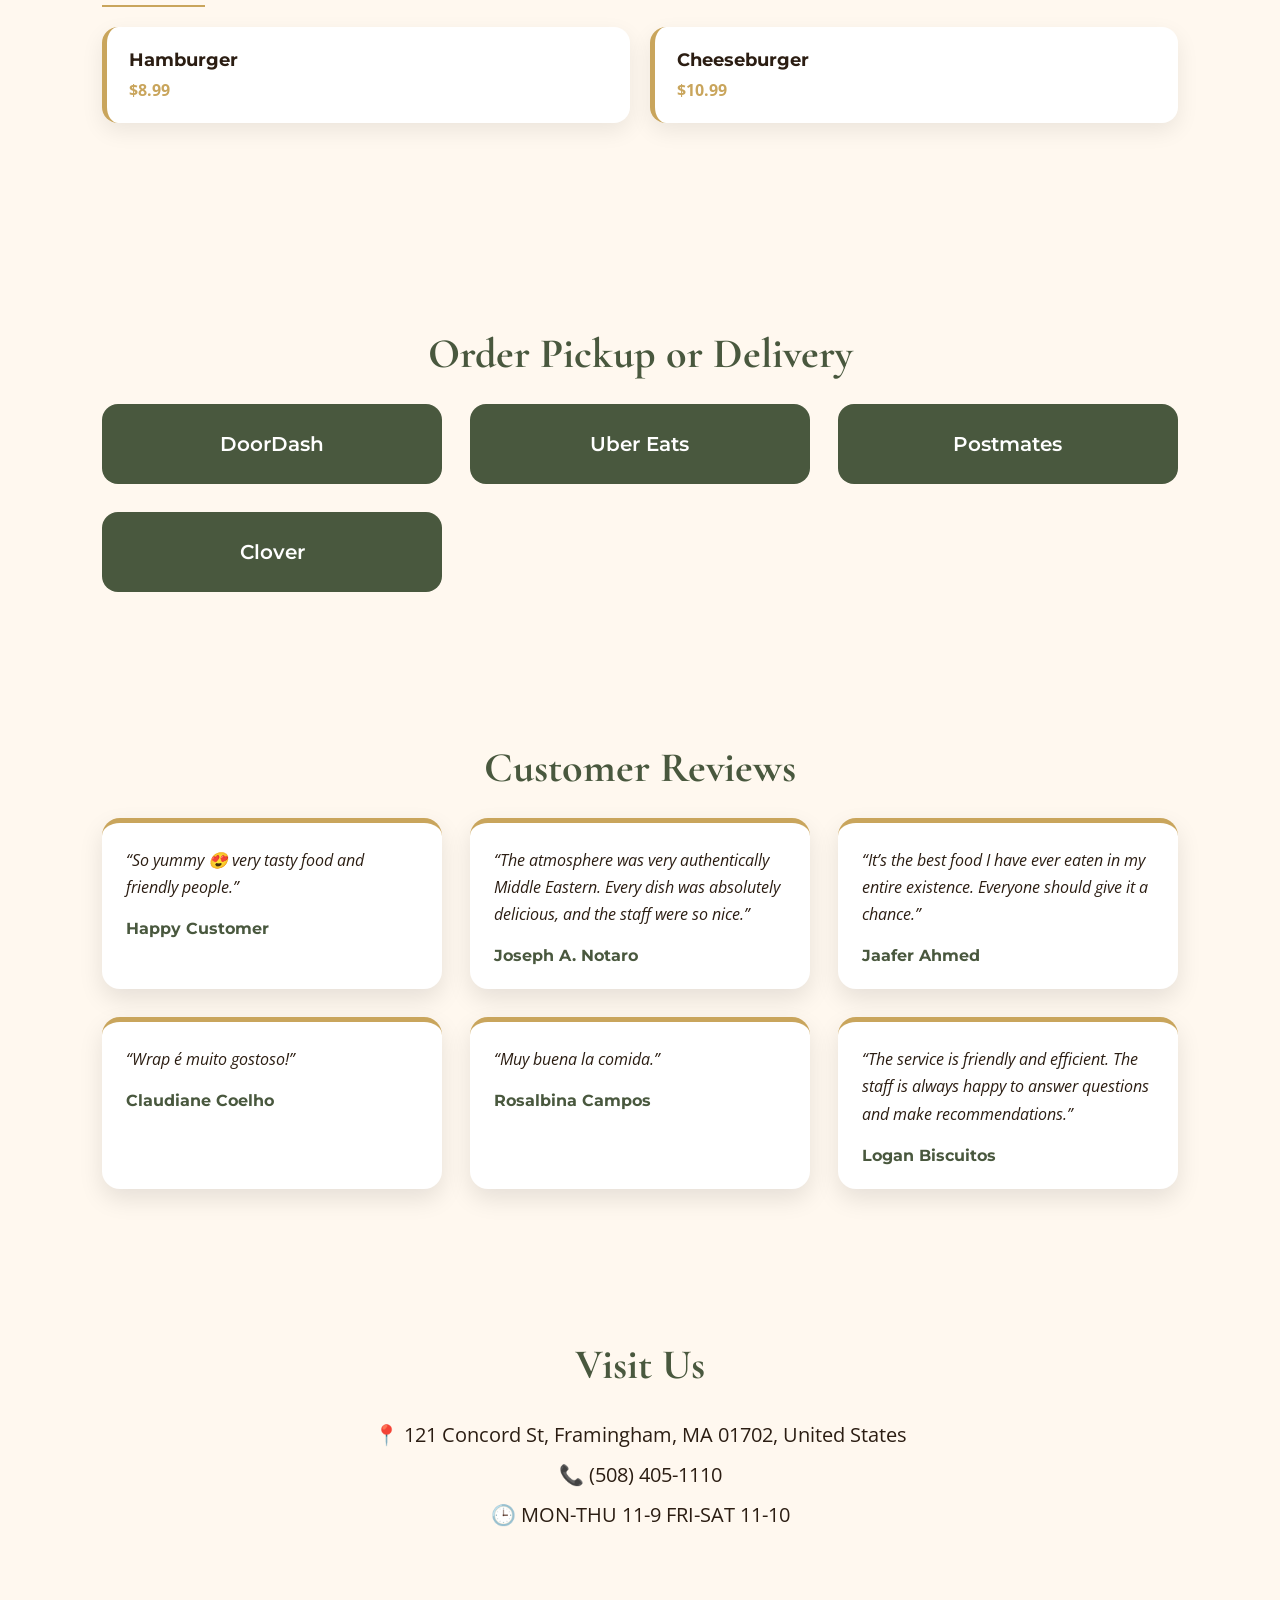
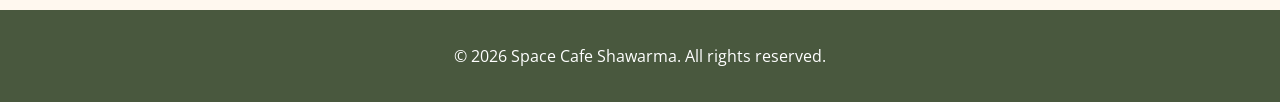
==== commit 3af2cd68: "Update index.html" ====
--- a/index.html
+++ b/index.html
@@ -17,7 +17,7 @@
   <nav>
     <h2>Space Cafe Shawarma</h2>
     <div>
-      <a href="#menu">Menu</a>
+      <a href="menu.html" class="btn">View Full Menu</a>
       <a href="#order">Order</a>
       <a href="#reviews">Reviews</a>
       <a href="#contact">Contact</a>
--- a/style.css
+++ b/style.css
@@ -238,3 +238,48 @@
     font-size: 17px;
   }
 }
+
+.menu-section {
+  margin-bottom: 55px;
+}
+
+.menu-section h3 {
+  font-family: 'Cormorant Garamond', serif;
+  font-size: 34px;
+  color: var(--olive);
+  margin-bottom: 20px;
+  border-bottom: 2px solid var(--gold);
+  display: inline-block;
+  padding-bottom: 6px;
+}
+
+.menu-list {
+  display: grid;
+  grid-template-columns: repeat(auto-fit, minmax(260px, 1fr));
+  gap: 20px;
+}
+
+.menu-item {
+  background: white;
+  padding: 22px;
+  border-radius: 16px;
+  box-shadow: 0 8px 22px rgba(0,0,0,.08);
+  border-left: 5px solid var(--gold);
+  transition: .3s;
+}
+
+.menu-item:hover {
+  transform: translateY(-5px);
+}
+
+.menu-item h4 {
+  font-family: 'Montserrat', sans-serif;
+  color: var(--dark);
+  font-size: 18px;
+  margin-bottom: 8px;
+}
+
+.menu-item p {
+  color: var(--gold);
+  font-weight: bold;
+}
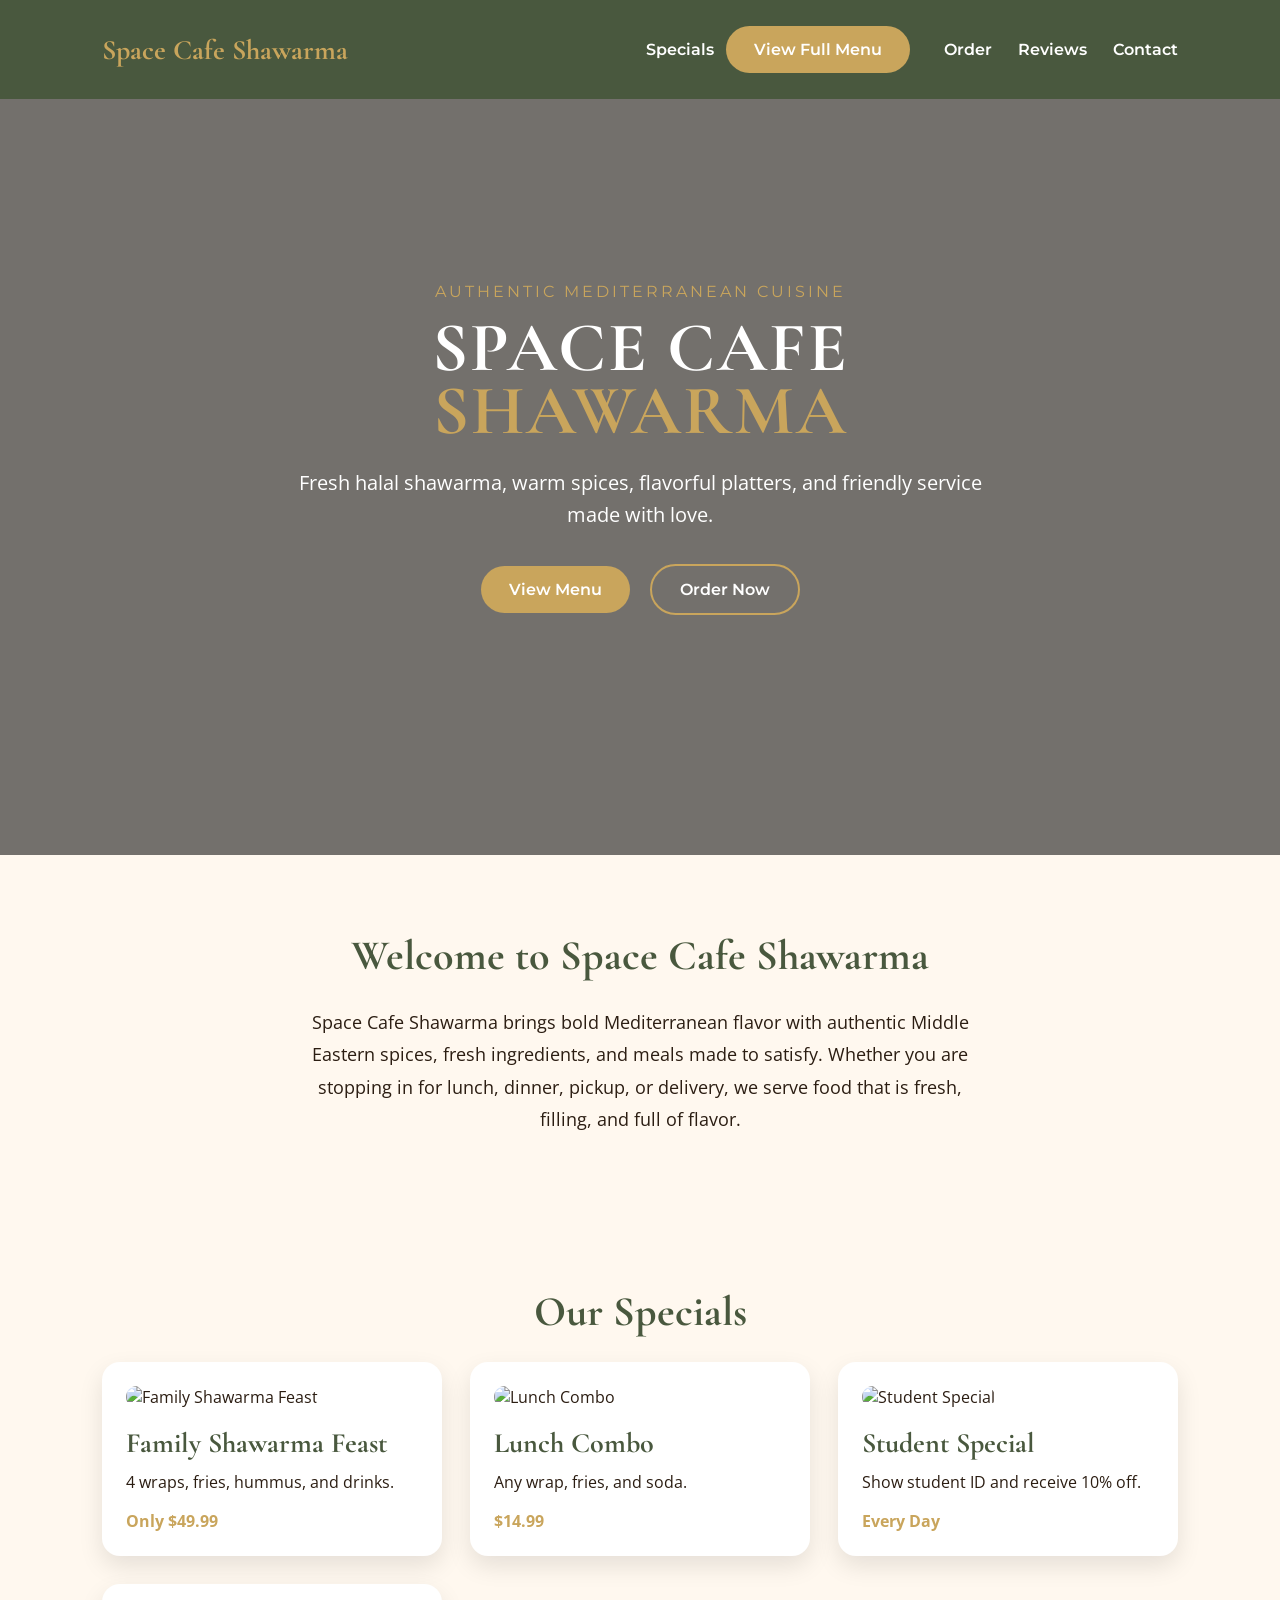
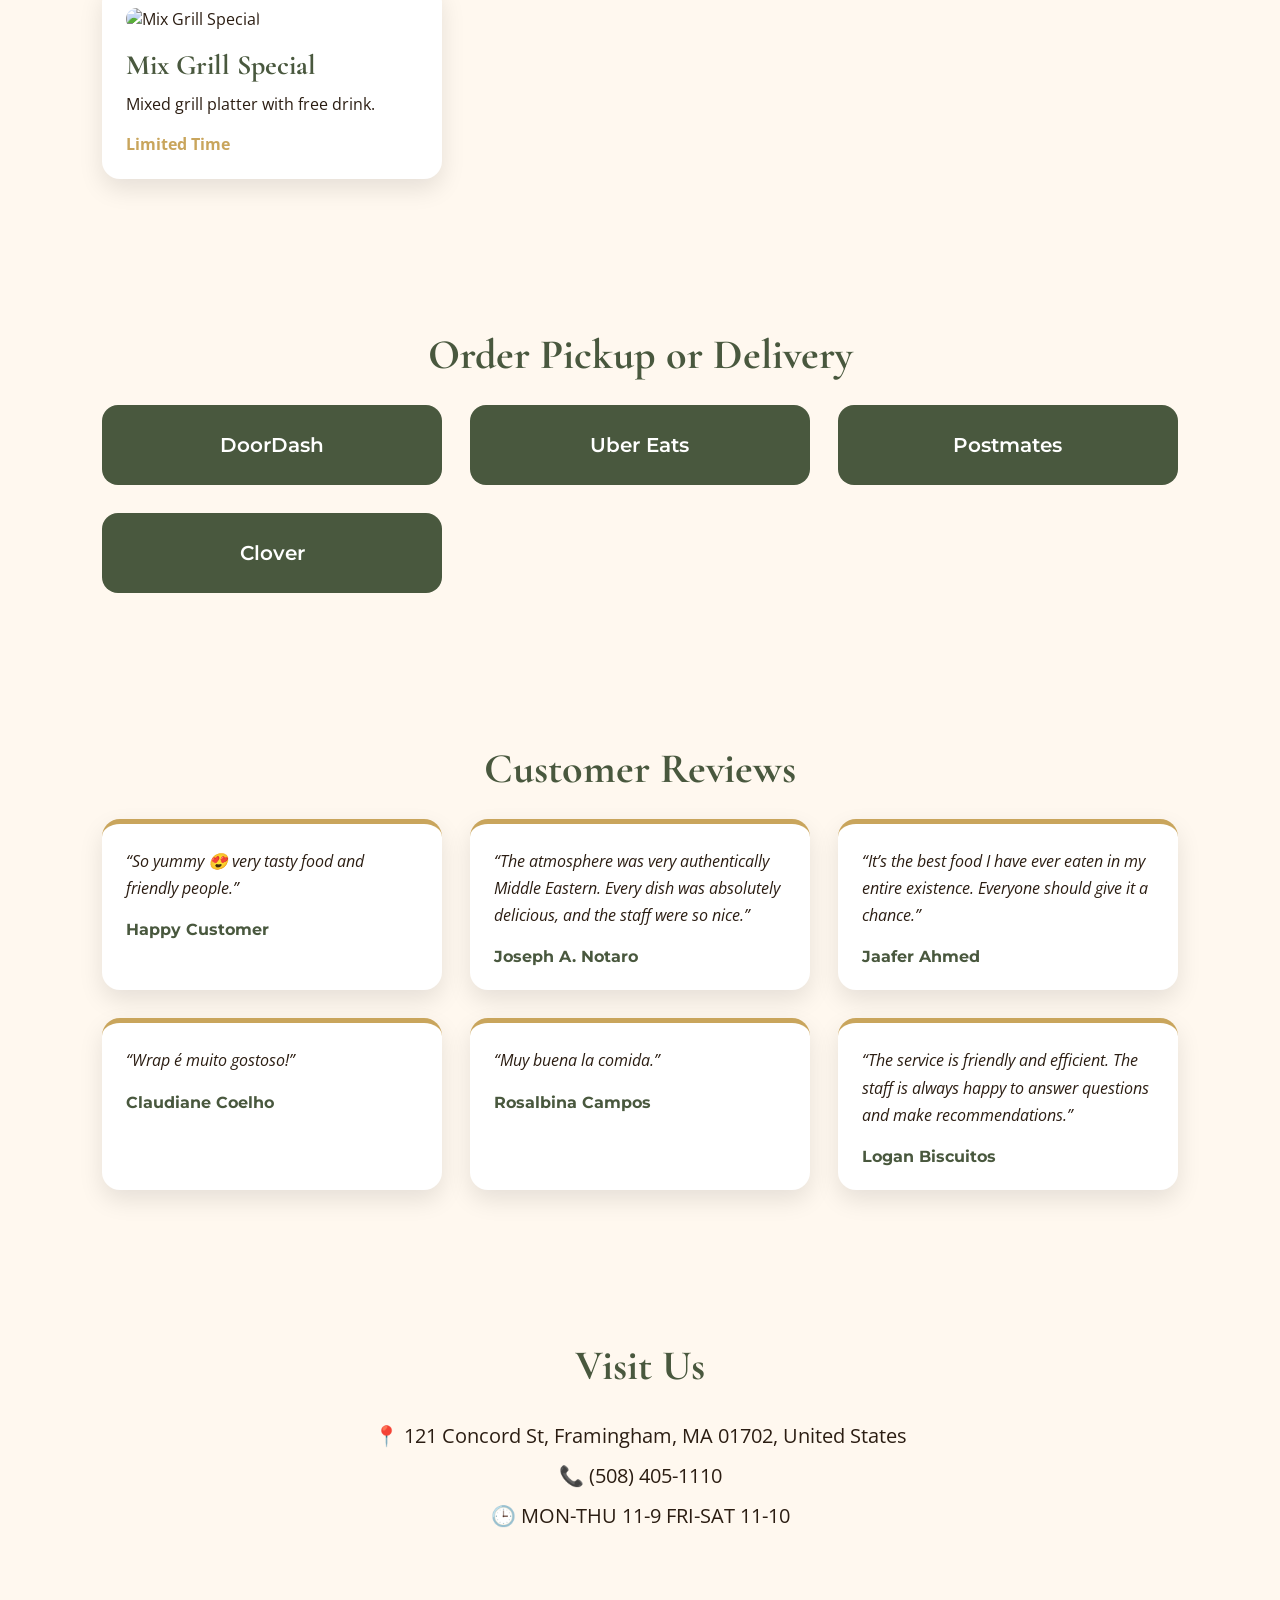
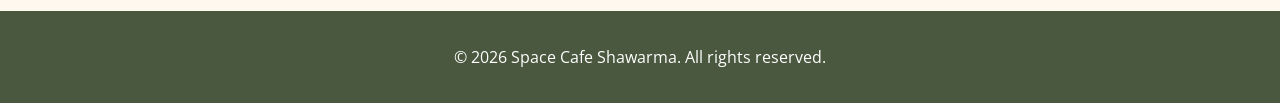
==== commit cd8ef2f1: "Update index.html" ====
--- a/index.html
+++ b/index.html
@@ -17,6 +17,7 @@
   <nav>
     <h2>Space Cafe Shawarma</h2>
     <div>
+      <a href="#specials">Specials</a>
       <a href="menu.html" class="btn">View Full Menu</a>
       <a href="#order">Order</a>
       <a href="#reviews">Reviews</a>
@@ -45,73 +46,66 @@
     </p>
   </section>
 
-<section id="menu">
-  <h2 class="section-title">Our Menu</h2>
+<section id="specials">
 
-  <div class="menu-section">
-    <h3>Salads</h3>
-    <div class="menu-list">
-      <div class="menu-item"><h4>Chicken Shawarma Salad</h4><p>$15.99</p></div>
-      <div class="menu-item"><h4>Falafel Salad Plate</h4><p>$15.99</p></div>
-      <div class="menu-item"><h4>Kofta Salad Plate</h4><p>$18.99</p></div>
-      <div class="menu-item"><h4>Meat Shawarma Salad Plate</h4><p>$16.99</p></div>
-      <div class="menu-item"><h4>Mix Shawarma Salad Plate</h4><p>$17.99</p></div>
+  <h2 class="section-title">Our Specials</h2>
+
+  <div class="menu-grid">
+
+    <div class="card">
+      <img src="special1.jpg" alt="Family Shawarma Feast">
+
+      <h3>Family Shawarma Feast</h3>
+
+      <p>
+        4 wraps, fries, hummus, and drinks.
+      </p>
+
+      <span>Only $49.99</span>
     </div>
+
+    <div class="card">
+      <img src="special2.jpg" alt="Lunch Combo">
+
+      <h3>Lunch Combo</h3>
+
+      <p>
+        Any wrap, fries, and soda.
+      </p>
+
+      <span>$14.99</span>
+    </div>
+
+    <div class="card">
+      <img src="special3.jpg" alt="Student Special">
+
+      <h3>Student Special</h3>
+
+      <p>
+        Show student ID and receive 10% off.
+      </p>
+
+      <span>Every Day</span>
+    </div>
+
+    <div class="card">
+      <img src="special4.jpg" alt="Mix Grill Special">
+
+      <h3>Mix Grill Special</h3>
+
+      <p>
+        Mixed grill platter with free drink.
+      </p>
+
+      <span>Limited Time</span>
+    </div>
+
   </div>
 
-  <div class="menu-section">
-    <h3>Dinner Plates</h3>
-    <div class="menu-list">
-      <div class="menu-item"><h4>Meat Kabob Plate</h4><p>$18.99</p></div>
-      <div class="menu-item"><h4>Chicken Kabob Plate</h4><p>$17.99</p></div>
-      <div class="menu-item"><h4>Falafel Plate</h4><p>$15.99</p></div>
-      <div class="menu-item"><h4>Mix Shawarma Plate</h4><p>$18.99</p></div>
-      <div class="menu-item"><h4>Meat Shawarma Plate</h4><p>$17.99</p></div>
-      <div class="menu-item"><h4>Kofta Kabob Plate</h4><p>$18.99</p></div>
-      <div class="menu-item"><h4>Chicken Shawarma Plate</h4><p>$16.99</p></div>
-    </div>
-  </div>
+</section>
 
-  <div class="menu-section">
-    <h3>Wraps</h3>
-    <div class="menu-list">
-      <div class="menu-item"><h4>Chicken Shawarma Wrap</h4><p>$13.99</p></div>
-      <div class="menu-item"><h4>Meat Shawarma Wrap</h4><p>$14.99</p></div>
-      <div class="menu-item"><h4>Falafel Wrap</h4><p>$12.99</p></div>
-      <div class="menu-item"><h4>Mix Shawarma Wrap</h4><p>$15.99</p></div>
-    </div>
-  </div>
 
-  <div class="menu-section">
-    <h3>Side Orders</h3>
-    <div class="menu-list">
-      <div class="menu-item"><h4>Baba Ghanouch</h4><p>$5.99</p></div>
-      <div class="menu-item"><h4>Hummus</h4><p>$4.99</p></div>
-      <div class="menu-item"><h4>French Fries</h4><p>$5.99</p></div>
-      <div class="menu-item"><h4>Grape Leaves</h4><p>$5.99</p></div>
-      <div class="menu-item"><h4>Tzatziki</h4><p>$4.99</p></div>
-      <div class="menu-item"><h4>Olives</h4><p>$4.99</p></div>
-      <div class="menu-item"><h4>Pickles</h4><p>$4.99</p></div>
-      <div class="menu-item"><h4>Rice</h4><p>$4.99</p></div>
-    </div>
-  </div>
 
-  <div class="menu-section">
-    <h3>Drinks</h3>
-    <div class="menu-list">
-      <div class="menu-item"><h4>Bottle of Water</h4><p>$1.99</p></div>
-      <div class="menu-item"><h4>Soda Can</h4><p>$2.25</p></div>
-    </div>
-  </div>
-
-  <div class="menu-section">
-    <h3>Burgers</h3>
-    <div class="menu-list">
-      <div class="menu-item"><h4>Hamburger</h4><p>$8.99</p></div>
-      <div class="menu-item"><h4>Cheeseburger</h4><p>$10.99</p></div>
-    </div>
-  </div>
-</section>
 
   <section id="order">
     <h2 class="section-title">Order Pickup or Delivery</h2>
--- a/style.css
+++ b/style.css
@@ -283,3 +283,131 @@
   color: var(--gold);
   font-weight: bold;
 }
+
+html {
+  scroll-behavior: smooth;
+}
+
+.menu-hero {
+  padding: 150px 8% 80px;
+  text-align: center;
+  background: linear-gradient(rgba(0,0,0,.55), rgba(0,0,0,.55)),
+  url("https://images.unsplash.com/photo-1529006557810-274b9b2fc783?auto=format&fit=crop&w=1600&q=80");
+  background-size: cover;
+  background-position: center;
+  color: white;
+}
+
+.menu-hero h1 {
+  font-family: 'Cormorant Garamond', serif;
+  font-size: 70px;
+  color: var(--gold);
+}
+
+.menu-hero p {
+  max-width: 700px;
+  margin: 15px auto 0;
+  font-size: 20px;
+  line-height: 1.6;
+}
+
+.menu-tabs {
+  padding: 25px 8%;
+  background: white;
+  text-align: center;
+  position: sticky;
+  top: 72px;
+  z-index: 50;
+  box-shadow: 0 5px 18px rgba(0,0,0,.08);
+}
+
+.menu-tabs a {
+  display: inline-block;
+  margin: 8px;
+  padding: 10px 18px;
+  background: var(--cream);
+  color: var(--olive);
+  text-decoration: none;
+  border-radius: 30px;
+  font-family: 'Montserrat', sans-serif;
+  font-weight: 600;
+  border: 1px solid var(--gold);
+}
+
+.menu-tabs a:hover {
+  background: var(--gold);
+  color: white;
+}
+
+.menu-category {
+  padding: 70px 8%;
+}
+
+.menu-category h2 {
+  font-family: 'Cormorant Garamond', serif;
+  font-size: 46px;
+  color: var(--olive);
+  margin-bottom: 30px;
+  border-bottom: 3px solid var(--gold);
+  display: inline-block;
+}
+
+.full-menu-grid {
+  display: grid;
+  grid-template-columns: repeat(auto-fit, minmax(320px, 1fr));
+  gap: 28px;
+}
+
+.food-card {
+  background: white;
+  border-radius: 18px;
+  overflow: hidden;
+  box-shadow: 0 10px 25px rgba(0,0,0,.1);
+  transition: .3s;
+}
+
+.food-card:hover {
+  transform: translateY(-7px);
+}
+
+.food-card img {
+  width: 100%;
+  height: 230px;
+  object-fit: cover;
+}
+
+.food-card div {
+  padding: 22px;
+}
+
+.food-card h3 {
+  font-family: 'Cormorant Garamond', serif;
+  font-size: 28px;
+  color: var(--olive);
+  margin-bottom: 10px;
+}
+
+.food-card p {
+  line-height: 1.6;
+  margin-bottom: 15px;
+}
+
+.food-card span {
+  color: var(--gold);
+  font-weight: bold;
+  font-size: 20px;
+}
+
+@media (max-width: 750px) {
+  .menu-hero h1 {
+    font-size: 48px;
+  }
+
+  .menu-tabs {
+    top: 110px;
+  }
+
+  .full-menu-grid {
+    grid-template-columns: 1fr;
+  }
+}
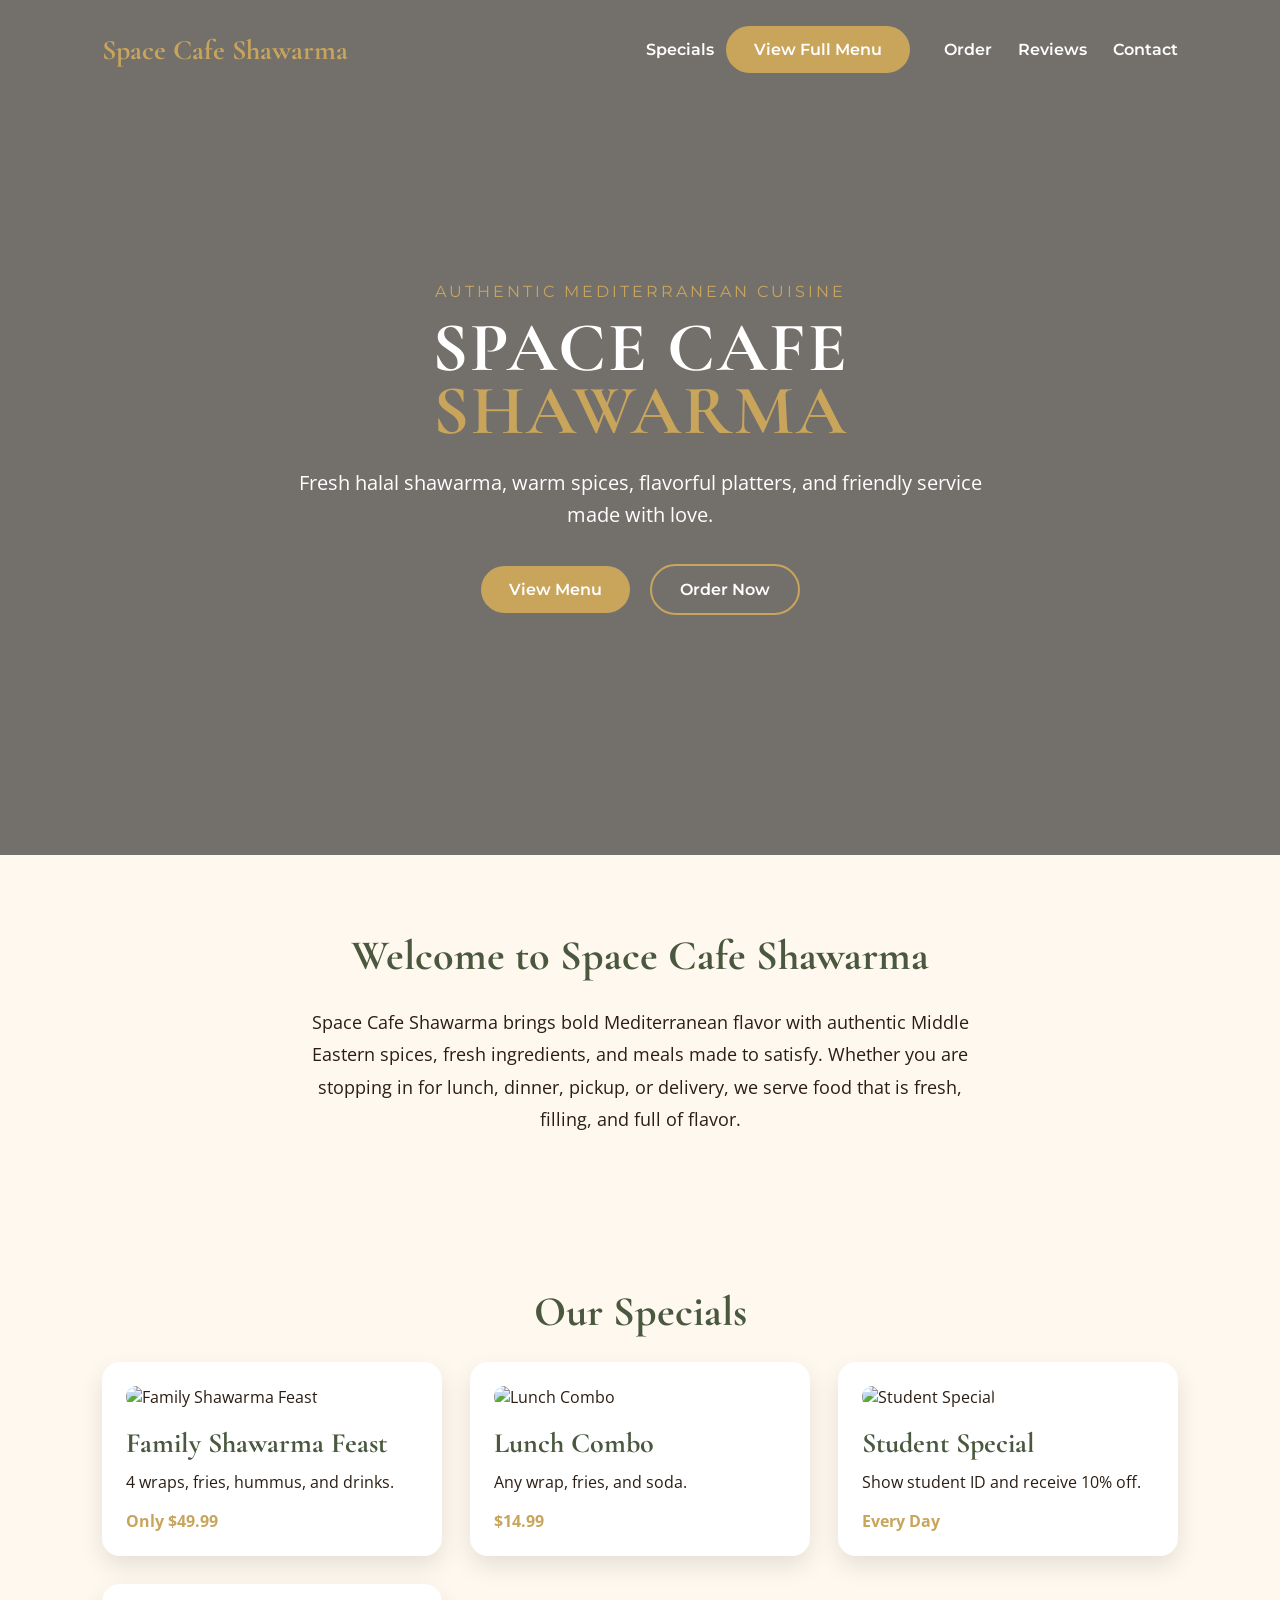
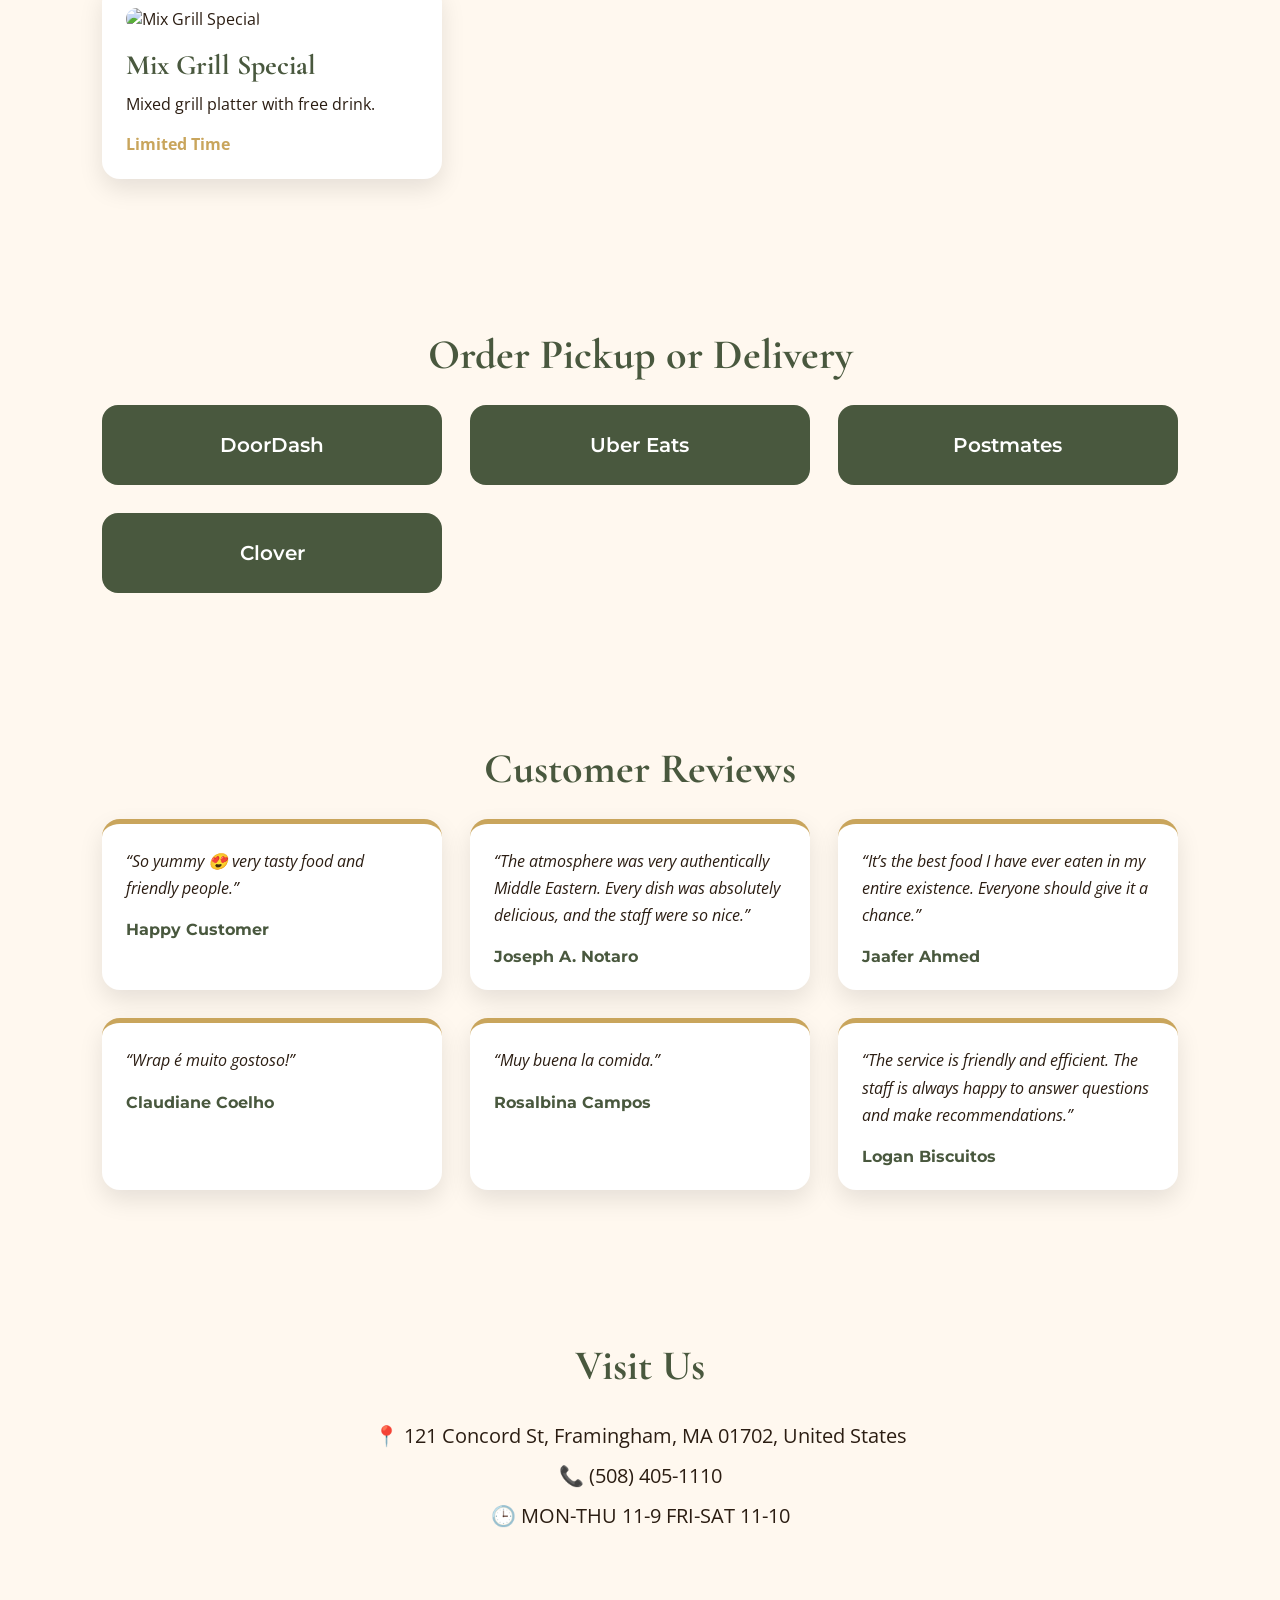
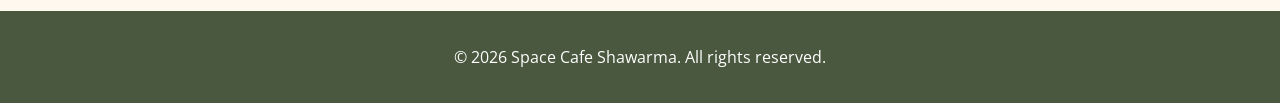
==== commit 6e6be4e5: "Update index.html" ====
--- a/index.html
+++ b/index.html
@@ -167,5 +167,17 @@
     <p>© 2026 Space Cafe Shawarma. All rights reserved.</p>
   </footer>
 
+  <script>
+window.addEventListener("scroll", () => {
+    const nav = document.querySelector("nav");
+
+    if (window.scrollY > 50) {
+        nav.classList.add("scrolled");
+    } else {
+        nav.classList.remove("scrolled");
+    }
+});
+</script>
+
 </body>
 </html>
--- a/style.css
+++ b/style.css
@@ -22,12 +22,14 @@
   position: fixed;
   top: 0;
   width: 100%;
-  background: var(--olive);
   padding: 18px 8%;
   display: flex;
   justify-content: space-between;
   align-items: center;
   z-index: 100;
+
+  background: transparent;
+  transition: all 0.4s ease;
 }
 
 nav h2 {
@@ -411,3 +413,12 @@
     grid-template-columns: 1fr;
   }
 }
+
+nav.scrolled {
+  background: rgba(73, 88, 62, 0.85);
+  backdrop-filter: blur(12px);
+  -webkit-backdrop-filter: blur(12px);
+
+  box-shadow: 0 5px 20px rgba(0,0,0,.15);
+}
+
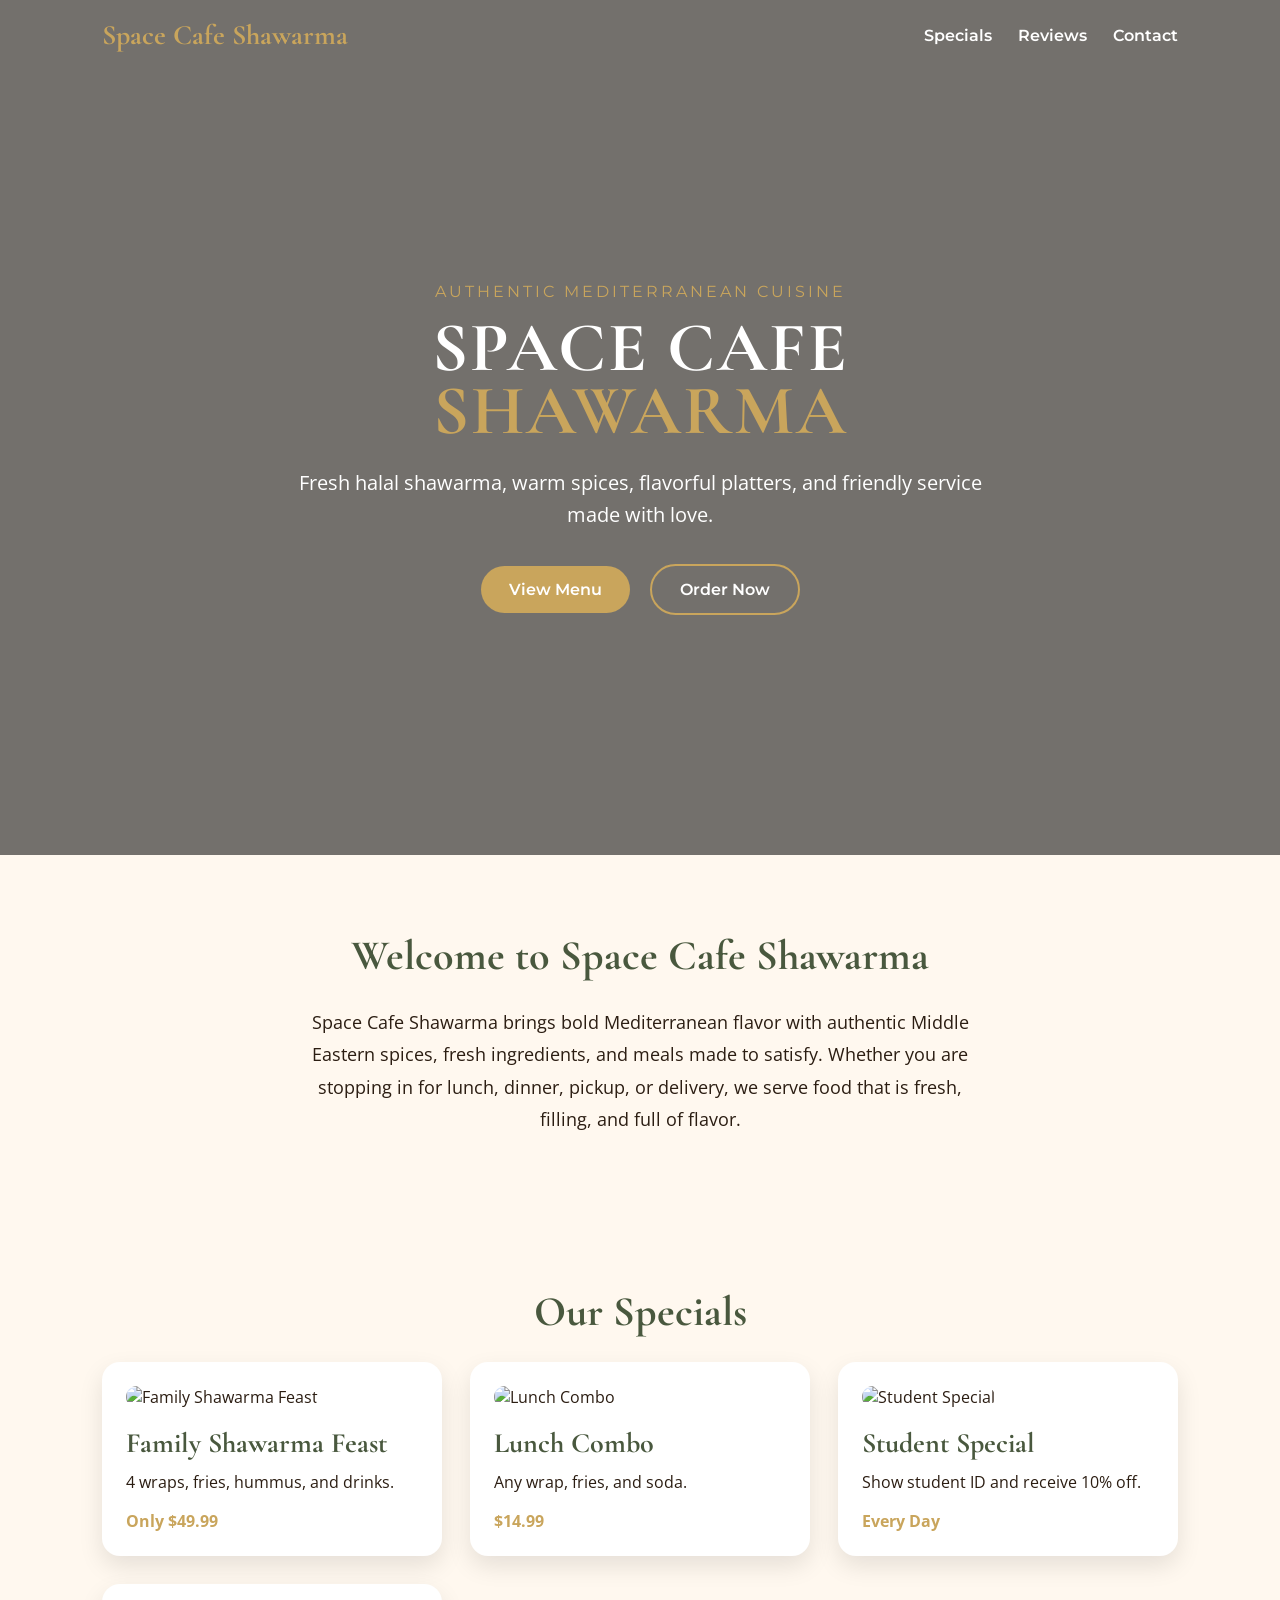
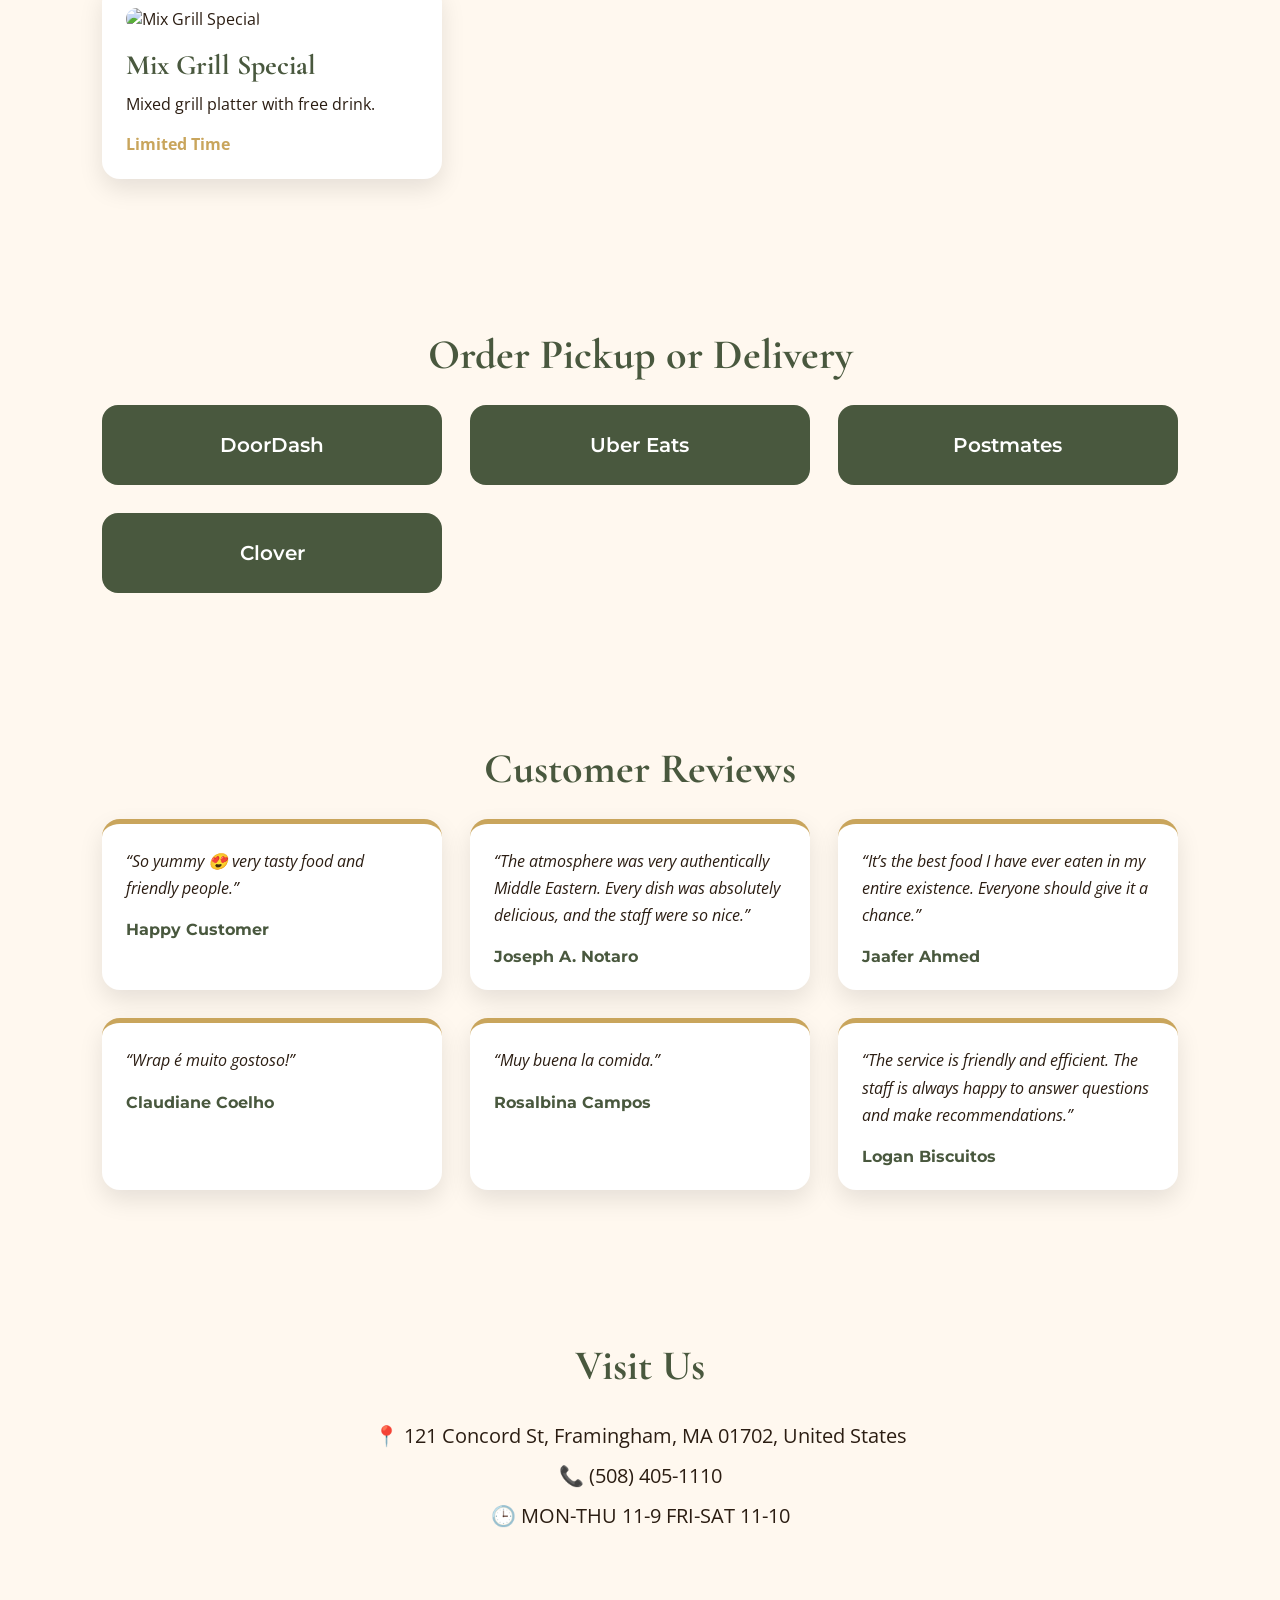
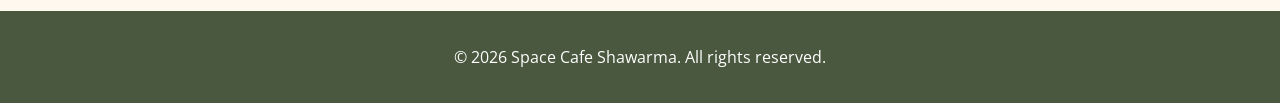
==== commit 23da2c23: "Update index.html" ====
--- a/index.html
+++ b/index.html
@@ -14,16 +14,14 @@
 
 <body>
 
-  <nav>
-    <h2>Space Cafe Shawarma</h2>
-    <div>
-      <a href="#specials">Specials</a>
-      <a href="menu.html" class="btn">View Full Menu</a>
-      <a href="#order">Order</a>
-      <a href="#reviews">Reviews</a>
-      <a href="#contact">Contact</a>
-    </div>
-  </nav>
+<nav>
+  <h2>Space Cafe Shawarma</h2>
+  <div>
+    <a href="#specials">Specials</a>
+    <a href="#reviews">Reviews</a>
+    <a href="#contact">Contact</a>
+  </div>
+</nav>
 
   <header class="hero">
     <div class="hero-content">
--- a/style.css
+++ b/style.css
@@ -415,7 +415,7 @@
 }
 
 nav.scrolled {
-  background: rgba(73, 88, 62, 0.85);
+  background: rgba(43, 29, 18, 0.75);
   backdrop-filter: blur(12px);
   -webkit-backdrop-filter: blur(12px);
 
